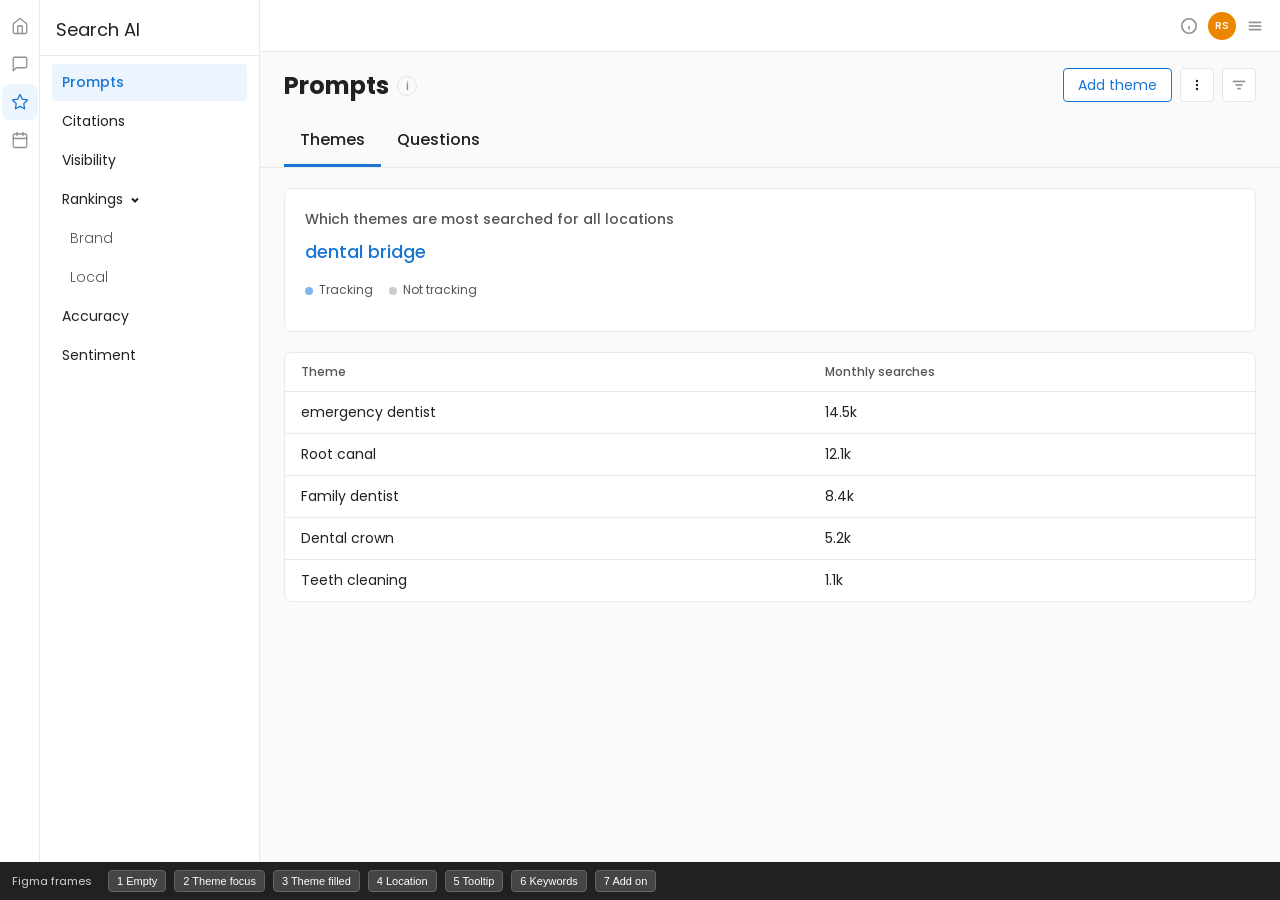
==== add-theme-prototype.html @ 9ae76f70 "Add interactive Add theme drawer prototype from Figma frames. Single-page HTML with rail, L2 Search " ====
<!DOCTYPE html>
<html lang="en">
<head>
  <meta charset="UTF-8" />
  <meta name="viewport" content="width=device-width, initial-scale=1.0" />
  <title>Add theme — Prompts</title>
  <link rel="preconnect" href="https://fonts.googleapis.com" />
  <link rel="preconnect" href="https://fonts.gstatic.com" crossorigin />
  <link href="https://fonts.googleapis.com/css2?family=Poppins:wght@400;500;700&display=swap" rel="stylesheet" />
  <style>
    :root {
      --gray0: #ffffff;
      --gray10: #fafafa;
      --gray20: #f5f5f5;
      --gray40: #eaeaea;
      --gray50: #e5e5e5;
      --gray90: #8f8f8f;
      --gray300: #555555;
      --gray900: #212121;
      --blue20: #ecf5fd;
      --blue100: #1976d2;
      --blue200: #1565b4;
      --blue300: #125598;
      --red200: #bf170a;
      --shadow-md: 0 10px 24px rgba(33, 33, 33, 0.2);
      --shadow-sm: 0 4px 8px rgba(33, 33, 33, 0.18);
    }

    * { box-sizing: border-box; margin: 0; padding: 0; }

    body {
      font-family: 'Poppins', sans-serif;
      background: var(--gray10);
      color: var(--gray900);
      height: 100vh;
      overflow: hidden;
      display: flex;
    }

    /* —— L1 Rail (from Figma Primary Rail Nav) —— */
    .rail {
      width: 40px;
      background: var(--gray0);
      border-right: 1px solid var(--gray40);
      display: flex;
      flex-direction: column;
      align-items: center;
      padding: 8px 0;
      gap: 2px;
      flex-shrink: 0;
    }
    .ri {
      width: 36px;
      height: 36px;
      border-radius: 8px;
      display: flex;
      align-items: center;
      justify-content: center;
      cursor: default;
      color: var(--gray90);
    }
    .ri svg { width: 18px; height: 18px; stroke: currentColor; fill: none; stroke-width: 1.7; stroke-linecap: round; stroke-linejoin: round; }
    .ri.active { background: var(--blue20); color: var(--blue100); }
    .rail-spacer { flex: 1; }

    /* —— L2 —— */
    .l2 {
      width: 220px;
      background: var(--gray0);
      border-right: 1px solid var(--gray40);
      display: flex;
      flex-direction: column;
      flex-shrink: 0;
    }
    .l2-title {
      padding: 16px 16px 12px;
      font-size: 18px;
      font-weight: 400;
      color: var(--gray900);
      border-bottom: 1px solid var(--gray40);
    }
    .l2-nav { padding: 8px 12px; display: flex; flex-direction: column; gap: 2px; }
    .l2-item {
      padding: 8px 10px;
      border-radius: 4px;
      font-size: 14px;
      color: var(--gray900);
      cursor: default;
    }
    .l2-item.sel { background: var(--blue20); color: var(--blue100); font-weight: 500; }
    .l2-group-hd {
      display: flex;
      align-items: center;
      gap: 6px;
      padding: 8px 10px;
      font-size: 14px;
      color: var(--gray900);
    }
    .l2-sub { padding-left: 8px; display: flex; flex-direction: column; gap: 2px; }
    .l2-sub .l2-item { font-weight: 300; color: var(--gray300); }

    /* —— Main shell —— */
    .shell { flex: 1; display: flex; flex-direction: column; min-width: 0; overflow: hidden; }
    .top-nav {
      height: 52px;
      background: var(--gray0);
      border-bottom: 1px solid var(--gray40);
      display: flex;
      align-items: center;
      justify-content: flex-end;
      padding: 0 16px;
      gap: 10px;
      flex-shrink: 0;
    }
    .top-nav .av {
      width: 28px;
      height: 28px;
      border-radius: 50%;
      background: #ea8600;
      color: #fff;
      font-size: 11px;
      font-weight: 500;
      display: flex;
      align-items: center;
      justify-content: center;
    }
    .top-nav svg { width: 18px; height: 18px; stroke: var(--gray90); fill: none; stroke-width: 1.8; cursor: default; }

    .main-body { flex: 1; display: flex; flex-direction: column; overflow: hidden; min-height: 0; }
    .page-hd {
      padding: 16px 24px 12px;
      background: var(--gray10);
      display: flex;
      align-items: flex-start;
      justify-content: space-between;
      gap: 16px;
      flex-shrink: 0;
    }
    .page-hd h1 {
      font-size: 24px;
      font-weight: 700;
      color: var(--gray900);
      display: flex;
      align-items: center;
      gap: 8px;
    }
    .page-hd h1 .info {
      width: 20px;
      height: 20px;
      border-radius: 50%;
      border: 1px solid var(--gray50);
      font-size: 12px;
      display: flex;
      align-items: center;
      justify-content: center;
      color: var(--gray90);
      font-weight: 500;
    }
    .hd-ctas { display: flex; align-items: center; gap: 8px; flex-shrink: 0; }
    .btn-sec {
      height: 34px;
      padding: 0 14px;
      border: 1px solid var(--blue100);
      border-radius: 4px;
      background: var(--gray0);
      color: var(--blue100);
      font-family: inherit;
      font-size: 14px;
      font-weight: 400;
      cursor: pointer;
    }
    .btn-sec:hover { background: var(--blue20); }
    .btn-icon {
      width: 34px;
      height: 34px;
      border: 1px solid var(--gray50);
      border-radius: 4px;
      background: var(--gray0);
      display: flex;
      align-items: center;
      justify-content: center;
      cursor: default;
    }
    .btn-icon svg { width: 16px; height: 16px; stroke: var(--gray90); fill: none; stroke-width: 1.8; }

    .tabs {
      display: flex;
      gap: 0;
      padding: 0 24px;
      background: var(--gray10);
      border-bottom: 1px solid var(--gray40);
      flex-shrink: 0;
    }
    .tab {
      padding: 12px 16px;
      font-size: 16px;
      font-weight: 500;
      color: var(--gray900);
      border-bottom: 3px solid transparent;
      cursor: default;
    }
    .tab.active { border-bottom-color: var(--blue100); }

    .scroll-main {
      flex: 1;
      overflow: auto;
      padding: 20px 24px 32px;
      background: var(--gray10);
    }
    .chart-card {
      background: var(--gray0);
      border: 1px solid var(--gray40);
      border-radius: 8px;
      padding: 20px;
      margin-bottom: 20px;
    }
    .chart-card h2 { font-size: 14px; font-weight: 500; color: var(--gray300); margin-bottom: 8px; }
    .chart-metric { font-size: 18px; font-weight: 500; color: var(--blue100); margin-bottom: 16px; }
    .legend { display: flex; gap: 16px; font-size: 12px; color: var(--gray300); margin-bottom: 12px; }
    .legend i { display: inline-block; width: 8px; height: 8px; border-radius: 50%; margin-right: 6px; vertical-align: middle; }
    .table-card {
      background: var(--gray0);
      border: 1px solid var(--gray40);
      border-radius: 8px;
      overflow: hidden;
    }
    table { width: 100%; border-collapse: collapse; }
    th {
      text-align: left;
      font-size: 12px;
      font-weight: 500;
      color: var(--gray300);
      padding: 10px 16px;
      border-bottom: 1px solid var(--gray40);
    }
    td {
      font-size: 14px;
      color: var(--gray900);
      padding: 10px 16px;
      border-bottom: 1px solid var(--gray40);
    }
    tr:last-child td { border-bottom: none; }

    /* —— Blanket —— */
    .blanket {
      display: none;
      position: fixed;
      inset: 0;
      background: rgba(33, 33, 33, 0.64);
      z-index: 40;
    }
    .blanket.on { display: block; }

    /* —— Drawer 650px —— */
    .drawer {
      position: fixed;
      top: 0;
      right: 0;
      width: 650px;
      max-width: 100%;
      height: 100%;
      background: var(--gray0);
      box-shadow: var(--shadow-md);
      z-index: 50;
      display: flex;
      flex-direction: column;
      transform: translateX(100%);
      visibility: hidden;
      transition: transform 0.22s ease, visibility 0.22s;
    }
    .drawer.on {
      transform: translateX(0);
      visibility: visible;
    }

    .dr-header {
      display: flex;
      align-items: center;
      justify-content: space-between;
      padding: 24px 24px 16px;
      flex-shrink: 0;
      gap: 16px;
    }
    .dr-header-left {
      display: flex;
      align-items: center;
      gap: 12px;
      min-width: 0;
    }
    .dr-back {
      width: 36px;
      height: 36px;
      border: none;
      background: transparent;
      border-radius: 8px;
      cursor: pointer;
      display: flex;
      align-items: center;
      justify-content: center;
      color: var(--gray900);
    }
    .dr-back:hover { background: var(--gray20); }
    .dr-back svg { width: 20px; height: 20px; stroke: currentColor; fill: none; stroke-width: 2; stroke-linecap: round; stroke-linejoin: round; }
    .dr-title { font-size: 18px; font-weight: 500; color: var(--gray900); }
    .dr-ctas { display: flex; align-items: center; gap: 8px; flex-shrink: 0; }
    .btn-cancel {
      border: none;
      background: transparent;
      color: var(--blue100);
      font-family: inherit;
      font-size: 14px;
      font-weight: 400;
      padding: 8px 12px;
      cursor: pointer;
      border-radius: 4px;
    }
    .btn-cancel:hover { background: var(--blue20); }
    .btn-add {
      border: none;
      background: var(--blue200);
      color: var(--gray0);
      font-family: inherit;
      font-size: 14px;
      font-weight: 500;
      padding: 8px 20px;
      border-radius: 4px;
      cursor: pointer;
    }
    .btn-add:hover:not(:disabled) { background: var(--blue300); }
    .btn-add:disabled {
      background: var(--gray50);
      color: var(--gray90);
      cursor: not-allowed;
    }

    .dr-body {
      flex: 1;
      overflow-y: auto;
      padding: 8px 24px 32px;
      display: flex;
      flex-direction: column;
      gap: 20px;
    }

    /* —— Floating fields (.iw / .iw-inner / .fl) — newfields_contacts pattern —— */
    .field-label-hint {
      font-size: 12px;
      color: var(--gray90);
      margin-bottom: 6px;
      line-height: 1.4;
    }
    .req { color: var(--red200); font-weight: 500; margin-left: 2px; }

    .iw {
      display: flex;
      align-items: center;
      gap: 8px;
      border: 1px solid var(--gray50);
      border-radius: 4px;
      background: var(--gray20);
      padding: 6px 12px;
      min-height: 44px;
      transition: border-color 0.15s, padding 0.15s, background 0.15s;
    }
    .iw:focus-within {
      border-color: var(--blue100);
      border-width: 2px;
      padding: 5px 11px;
      background: var(--gray0);
    }
    .iw-inner {
      display: flex;
      flex-direction: column;
      flex: 1;
      min-width: 0;
      justify-content: center;
    }
    .fl-row { display: flex; align-items: baseline; gap: 2px; margin-bottom: 1px; }
    .iw-inner .fl {
      font-size: 10px;
      color: var(--gray90);
      font-weight: 400;
      line-height: 1.3;
    }
    .iw:focus-within .iw-inner .fl { color: var(--blue100); }
    .iw-inner input,
    .iw-inner .dd-display {
      border: none;
      outline: none;
      font-family: 'Poppins', sans-serif;
      font-size: 14px;
      color: var(--gray900);
      background: transparent;
      width: 100%;
      padding: 0;
    }
    .iw-inner .dd-display.is-placeholder { color: var(--gray90); }
    .iw .chev {
      flex-shrink: 0;
      width: 20px;
      height: 20px;
      stroke: var(--gray90);
      fill: none;
      stroke-width: 2;
      pointer-events: none;
    }
    .iw-dd { cursor: pointer; }
    .iw-dd.open { border-color: var(--blue100); border-width: 2px; padding: 5px 11px; background: var(--gray0); }
    .dd-wrap { position: relative; }
    .dd-menu {
      display: none;
      position: absolute;
      left: 0;
      right: 0;
      top: calc(100% + 4px);
      background: var(--gray0);
      border-radius: 4px;
      box-shadow: var(--shadow-sm);
      max-height: 280px;
      overflow-y: auto;
      z-index: 60;
      padding: 12px 0;
    }
    .dd-menu.open { display: block; }
    .dd-search {
      margin: 0 16px 8px;
      display: flex;
      align-items: center;
      gap: 8px;
      border: 1px solid var(--gray50);
      border-radius: 4px;
      padding: 8px 12px;
      height: 40px;
    }
    .dd-search svg { width: 18px; height: 18px; stroke: var(--gray90); flex-shrink: 0; }
    .dd-search input {
      border: none;
      outline: none;
      flex: 1;
      font-family: inherit;
      font-size: 14px;
    }
    .dd-title { font-size: 12px; font-weight: 500; color: var(--gray300); padding: 8px 20px 4px 16px; }
    .dd-opt {
      display: flex;
      align-items: flex-start;
      gap: 10px;
      padding: 8px 12px 8px 16px;
      cursor: pointer;
      font-size: 14px;
      color: var(--gray300);
    }
    .dd-opt:hover { background: var(--gray20); }
    .dd-opt.disabled {
      color: var(--gray90);
      cursor: not-allowed;
      background: transparent;
    }
    .dd-opt .sub { font-size: 12px; color: var(--gray90); display: block; margin-top: 2px; }
    .dd-opt .cb {
      width: 18px;
      height: 18px;
      border: 1px solid var(--gray50);
      border-radius: 3px;
      flex-shrink: 0;
      margin-top: 2px;
      display: flex;
      align-items: center;
      justify-content: center;
    }
    .dd-opt.selected .cb {
      background: var(--blue100);
      border-color: var(--blue100);
    }
    .dd-opt.selected .cb svg { display: block; width: 10px; height: 10px; stroke: #fff; stroke-width: 2.5; fill: none; }
    .dd-opt .cb svg { display: none; }

    /* Keywords chip area */
    .iw-keywords { align-items: flex-start; min-height: 56px; }
    .iw-keywords .iw-inner { padding-top: 2px; }
    .chips {
      display: flex;
      flex-wrap: wrap;
      gap: 6px;
      align-items: center;
      margin-top: 4px;
    }
    .chip {
      display: inline-flex;
      align-items: center;
      gap: 6px;
      padding: 4px 8px;
      background: var(--gray40);
      border-radius: 4px;
      font-size: 13px;
      color: var(--gray900);
      max-width: 100%;
    }
    .chip button {
      border: none;
      background: transparent;
      padding: 0;
      cursor: pointer;
      display: flex;
      color: var(--gray300);
      line-height: 1;
    }
    .chip button:hover { color: var(--gray900); }
    .chip-input {
      flex: 1;
      min-width: 120px;
      border: none;
      outline: none;
      font-family: inherit;
      font-size: 14px;
      padding: 4px 0;
    }
    .chip.has-tip { position: relative; }
    .tooltip {
      display: none;
      position: absolute;
      left: 0;
      bottom: calc(100% + 8px);
      background: #252525;
      color: #fff;
      font-size: 12px;
      line-height: 18px;
      padding: 4px 8px;
      border-radius: 4px;
      box-shadow: var(--shadow-sm);
      width: max-content;
      max-width: 220px;
      z-index: 70;
    }
    .chip.has-tip:hover .tooltip { display: block; }

    /* Proto state toolbar (for matching 7 Figma frames) */
    .proto-bar {
      position: fixed;
      bottom: 0;
      left: 0;
      right: 0;
      background: var(--gray900);
      color: var(--gray0);
      font-size: 11px;
      padding: 8px 12px;
      display: flex;
      align-items: center;
      gap: 8px;
      flex-wrap: wrap;
      z-index: 100;
    }
    .proto-bar span { opacity: 0.8; margin-right: 8px; }
    .proto-bar button {
      background: #454545;
      border: 1px solid #656565;
      color: #fff;
      padding: 4px 8px;
      border-radius: 4px;
      cursor: pointer;
      font-size: 11px;
    }
    .proto-bar button:hover { background: #555; }
    .proto-bar button.active { background: var(--blue100); border-color: var(--blue100); }
  </style>
</head>
<body>
  <aside class="rail" aria-label="Primary navigation">
    <div class="ri"><svg viewBox="0 0 24 24"><path d="M3 9l9-7 9 7v11a2 2 0 01-2 2H5a2 2 0 01-2-2z"/><polyline points="9 22 9 12 15 12 15 22"/></svg></div>
    <div class="ri"><svg viewBox="0 0 24 24"><path d="M21 15a2 2 0 01-2 2H7l-4 4V5a2 2 0 012-2h14a2 2 0 012 2z"/></svg></div>
    <div class="ri active"><svg viewBox="0 0 24 24"><polygon points="12 2 15.09 8.26 22 9.27 17 14.14 18.18 21.02 12 17.77 5.82 21.02 7 14.14 2 9.27 8.91 8.26 12 2"/></svg></div>
    <div class="ri"><svg viewBox="0 0 24 24"><rect x="3" y="4" width="18" height="18" rx="2"/><line x1="16" y1="2" x2="16" y2="6"/><line x1="8" y1="2" x2="8" y2="6"/><line x1="3" y1="10" x2="21" y2="10"/></svg></div>
    <div class="rail-spacer"></div>
    <div class="ri"><svg viewBox="0 0 24 24"><circle cx="12" cy="12" r="3"/></svg></div>
  </aside>

  <nav class="l2" aria-label="Section navigation">
    <div class="l2-title">Search AI</div>
    <div class="l2-nav">
      <div class="l2-item sel">Prompts</div>
      <div class="l2-item">Citations</div>
      <div class="l2-item">Visibility</div>
      <div class="l2-group-hd">Rankings <svg width="12" height="12" viewBox="0 0 12 12" stroke="currentColor" fill="none" stroke-width="2"><path d="M3 4.5l3 3 3-3"/></svg></div>
      <div class="l2-sub">
        <div class="l2-item">Brand</div>
        <div class="l2-item">Local</div>
      </div>
      <div class="l2-item">Accuracy</div>
      <div class="l2-item">Sentiment</div>
    </div>
  </nav>

  <div class="shell">
    <header class="top-nav">
      <svg viewBox="0 0 20 20"><circle cx="10" cy="10" r="8"/><line x1="10" y1="14" x2="10" y2="10"/><line x1="10" y1="7" x2="10.01" y2="7"/></svg>
      <div class="av">RS</div>
      <svg viewBox="0 0 20 20"><line x1="3" y1="6" x2="17" y2="6"/><line x1="3" y1="10" x2="17" y2="10"/><line x1="3" y1="14" x2="17" y2="14"/></svg>
    </header>

    <div class="main-body">
      <div class="page-hd">
        <h1>Prompts <span class="info" title="About prompts">i</span></h1>
        <div class="hd-ctas">
          <button type="button" class="btn-sec" id="btnAddTheme">Add theme</button>
          <div class="btn-icon" aria-hidden="true"><svg viewBox="0 0 16 16"><circle cx="8" cy="4" r="1.2" fill="currentColor" stroke="none"/><circle cx="8" cy="8" r="1.2" fill="currentColor" stroke="none"/><circle cx="8" cy="12" r="1.2" fill="currentColor" stroke="none"/></svg></div>
          <div class="btn-icon" aria-hidden="true"><svg viewBox="0 0 18 18"><line x1="2" y1="5" x2="16" y2="5"/><line x1="5" y1="9" x2="13" y2="9"/><line x1="7" y1="13" x2="11" y2="13"/></svg></div>
        </div>
      </div>
      <div class="tabs">
        <div class="tab active">Themes</div>
        <div class="tab">Questions</div>
      </div>
      <div class="scroll-main">
        <div class="chart-card">
          <h2>Which themes are most searched for all locations</h2>
          <p class="chart-metric">dental bridge</p>
          <div class="legend">
            <span><i style="background:#7fb8f0"></i>Tracking</span>
            <span><i style="background:#ccc"></i>Not tracking</span>
          </div>
        </div>
        <div class="table-card">
          <table>
            <thead>
              <tr><th>Theme</th><th>Monthly searches</th></tr>
            </thead>
            <tbody>
              <tr><td>emergency dentist</td><td>14.5k</td></tr>
              <tr><td>Root canal</td><td>12.1k</td></tr>
              <tr><td>Family dentist</td><td>8.4k</td></tr>
              <tr><td>Dental crown</td><td>5.2k</td></tr>
              <tr><td>Teeth cleaning</td><td>1.1k</td></tr>
            </tbody>
          </table>
        </div>
      </div>
    </div>
  </div>

  <div class="blanket" id="blanket" aria-hidden="true"></div>

  <aside class="drawer" id="drawer" role="dialog" aria-labelledby="drTitle" aria-modal="true">
    <div class="dr-header">
      <div class="dr-header-left">
        <button type="button" class="dr-back" id="drBack" aria-label="Close drawer">
          <svg viewBox="0 0 24 24"><path d="M15 18l-6-6 6-6"/></svg>
        </button>
        <h2 class="dr-title" id="drTitle">Add theme</h2>
      </div>
      <div class="dr-ctas">
        <button type="button" class="btn-cancel" id="btnCancel">Cancel</button>
        <button type="button" class="btn-add" id="btnAdd" disabled>Add</button>
      </div>
    </div>
    <div class="dr-body">
      <p class="field-label-hint">Fields marked with <span class="req">*</span> are required.</p>

      <div>
        <div class="iw" id="themeIw">
          <div class="iw-inner">
            <div class="fl-row">
              <span class="fl">Theme name</span><span class="req">*</span>
            </div>
            <input type="text" id="themeInput" autocomplete="off" />
          </div>
        </div>
      </div>

      <div class="dd-wrap">
        <div class="iw iw-dd" id="locTrigger" tabindex="0" role="button" aria-expanded="false" aria-haspopup="listbox">
          <div class="iw-inner">
            <div class="fl-row">
              <span class="fl">Locations</span><span class="req">*</span>
            </div>
            <div class="dd-display is-placeholder" id="locDisplay">Select locations</div>
          </div>
          <svg class="chev" viewBox="0 0 16 16"><path d="M4 6l4 4 4-4"/></svg>
        </div>
        <div class="dd-menu" id="locMenu" role="listbox">
          <div class="dd-title">Location</div>
          <div class="dd-search">
            <svg viewBox="0 0 18 18"><circle cx="8" cy="8" r="5.5"/><line x1="12.5" y1="12.5" x2="16" y2="16"/></svg>
            <input type="search" id="locSearch" />
          </div>
          <div id="locOpts"></div>
        </div>
      </div>

      <div>
        <div class="iw iw-keywords" id="kwIw">
          <div class="iw-inner" style="flex:1">
            <div class="fl-row">
              <span class="fl">Keywords &amp; their monthly searches</span><span class="req">*</span>
            </div>
            <div class="chips" id="chips">
              <input class="chip-input" id="chipInput" type="text" autocomplete="off" />
            </div>
          </div>
        </div>
      </div>
    </div>
  </aside>

  <div class="proto-bar" aria-label="Prototype frame presets">
    <span>Figma frames</span>
    <button type="button" data-state="1">1 Empty</button>
    <button type="button" data-state="2">2 Theme focus</button>
    <button type="button" data-state="3">3 Theme filled</button>
    <button type="button" data-state="4">4 Location</button>
    <button type="button" data-state="5">5 Tooltip</button>
    <button type="button" data-state="6">6 Keywords</button>
    <button type="button" data-state="7">7 Add on</button>
  </div>

  <script>
(function () {
  var LOCATIONS = [
    { id: 'all', name: 'All', sub: 'All locations', count: 6 },
    { id: 'atl', name: 'Atlanta', sub: '3 themes' },
    { id: 'ala', name: 'Alabama', sub: '4 themes' },
    { id: 'asp', name: 'Aspen', sub: '3 themes' },
    { id: 'bah', name: 'Bahama', sub: '1 theme' },
    { id: 'bar', name: 'Barca', sub: '5 themes', disabled: true, tip: 'This location is already tracking 5 themes' }
  ];

  var drawer = document.getElementById('drawer');
  var blanket = document.getElementById('blanket');
  var themeInput = document.getElementById('themeInput');
  var locTrigger = document.getElementById('locTrigger');
  var locMenu = document.getElementById('locMenu');
  var locDisplay = document.getElementById('locDisplay');
  var locSearch = document.getElementById('locSearch');
  var locOpts = document.getElementById('locOpts');
  var chips = document.getElementById('chips');
  var chipInput = document.getElementById('chipInput');
  var btnAdd = document.getElementById('btnAdd');
  var btnAddTheme = document.getElementById('btnAddTheme');
  var btnCancel = document.getElementById('btnCancel');
  var drBack = document.getElementById('drBack');

  var selectedLocId = null;
  var chipList = [];

  function renderLocOptions() {
    var q = (locSearch.value || '').toLowerCase();
    locOpts.innerHTML = '';
    LOCATIONS.forEach(function (L) {
      if (q && L.name.toLowerCase().indexOf(q) === -1 && (L.sub || '').toLowerCase().indexOf(q) === -1) return;
      var row = document.createElement('div');
      row.className = 'dd-opt' + (L.disabled ? ' disabled' : '') + (selectedLocId === L.id ? ' selected' : '');
      row.setAttribute('role', 'option');
      row.dataset.id = L.id;
      row.innerHTML =
        '<div class="cb">' +
        '<svg viewBox="0 0 10 10"><polyline points="1 5 4 8 9 2"/></svg></div>' +
        '<div><span>' + L.name + '</span>' + (L.sub ? '<span class="sub">' + L.sub + '</span>' : '') + '</div>';
      if (!L.disabled) {
        row.addEventListener('click', function () {
          selectedLocId = L.id;
          if (L.id === 'all') locDisplay.textContent = '6 locations';
          else locDisplay.textContent = L.name;
          locDisplay.classList.remove('is-placeholder');
          closeLocMenu();
          renderLocOptions();
          validate();
        });
      }
      locOpts.appendChild(row);
    });
  }

  function openLocMenu() {
    locMenu.classList.add('open');
    locTrigger.classList.add('open');
    locTrigger.setAttribute('aria-expanded', 'true');
  }
  function closeLocMenu() {
    locMenu.classList.remove('open');
    locTrigger.classList.remove('open');
    locTrigger.setAttribute('aria-expanded', 'false');
  }

  function renderChips() {
    var nodes = chips.querySelectorAll('.chip');
    nodes.forEach(function (n) { n.remove(); });
    chipList.forEach(function (text) {
      var wrap = document.createElement('span');
      var showTip = text === 'Dental trauma treatment';
      wrap.className = 'chip' + (showTip ? ' has-tip' : '');
      wrap.innerHTML =
        '<span>' + escapeHtml(text) + '</span>' +
        (showTip ? '<span class="tooltip" role="tooltip">This location is already tracking 5 themes</span>' : '') +
        '<button type="button" aria-label="Remove keyword">&times;</button>';
      wrap.querySelector('button').addEventListener('click', function () {
        var i = chipList.indexOf(text);
        if (i !== -1) chipList.splice(i, 1);
        renderChips();
        validate();
      });
      chips.insertBefore(wrap, chipInput);
    });
  }

  function escapeHtml(s) {
    var d = document.createElement('div');
    d.textContent = s;
    return d.innerHTML;
  }

  function validate() {
    var ok = themeInput.value.trim().length > 0 && selectedLocId && chipList.length > 0;
    btnAdd.disabled = !ok;
  }

  function openDrawer() {
    drawer.classList.add('on');
    blanket.classList.add('on');
    blanket.setAttribute('aria-hidden', 'false');
  }
  function closeDrawer() {
    drawer.classList.remove('on');
    blanket.classList.remove('on');
    blanket.setAttribute('aria-hidden', 'true');
    closeLocMenu();
  }

  btnAddTheme.addEventListener('click', openDrawer);
  btnCancel.addEventListener('click', closeDrawer);
  drBack.addEventListener('click', closeDrawer);
  blanket.addEventListener('click', closeDrawer);
  document.addEventListener('keydown', function (e) {
    if (e.key === 'Escape' && drawer.classList.contains('on')) closeDrawer();
  });

  locTrigger.addEventListener('click', function (e) {
    e.stopPropagation();
    if (locMenu.classList.contains('open')) closeLocMenu();
    else openLocMenu();
  });
  locSearch.addEventListener('input', renderLocOptions);
  locSearch.addEventListener('click', function (e) { e.stopPropagation(); });

  document.addEventListener('click', function () {
    closeLocMenu();
  });
  locMenu.addEventListener('click', function (e) { e.stopPropagation(); });

  themeInput.addEventListener('input', validate);
  themeInput.addEventListener('focus', validate);

  chipInput.addEventListener('keydown', function (e) {
    if (e.key === 'Enter') {
      e.preventDefault();
      var v = chipInput.value.trim();
      if (v) {
        chipList.push(v);
        chipInput.value = '';
        renderChips();
        validate();
      }
    }
  });

  btnAdd.addEventListener('click', function () {
    if (!btnAdd.disabled) closeDrawer();
  });

  /* —— Presets matching Figma node order —— */
  function setProtoState(n) {
    document.querySelectorAll('.proto-bar button').forEach(function (b) {
      b.classList.toggle('active', b.getAttribute('data-state') === String(n));
    });
    openDrawer();
    themeInput.value = '';
    selectedLocId = null;
    locDisplay.textContent = 'Select locations';
    locDisplay.classList.add('is-placeholder');
    chipList = [];
    chipInput.value = '';
    renderChips();
    renderLocOptions();

    if (n >= 3) themeInput.value = 'Emergency Dentist';
    if (n >= 4) {
      selectedLocId = 'all';
      locDisplay.textContent = '6 locations';
    }
    if (n >= 6) {
      chipList = [
        'Emergency dental care',
        'Same day appointments',
        'Toothache relief',
        'Urgent dental services',
        'Dental trauma treatment',
        '24/7 dentist availability',
        'Wisdom tooth extraction',
        'Crown repair services',
        'Root canal emergencies'
      ];
    }
    if (n === 5) {
      chipList = ['Emergency dental care', 'Dental trauma treatment'];
    }
    renderChips();
    renderLocOptions();
    validate();

    if (n === 2) setTimeout(function () { themeInput.focus(); }, 200);
    if (n === 7) validate();
  }

  document.querySelectorAll('.proto-bar button').forEach(function (b) {
    b.addEventListener('click', function () {
      setProtoState(parseInt(b.getAttribute('data-state'), 10));
    });
  });

  locSearch.setAttribute('aria-label', 'Search location');
  renderLocOptions();
  validate();
})();
  </script>
</body>
</html>
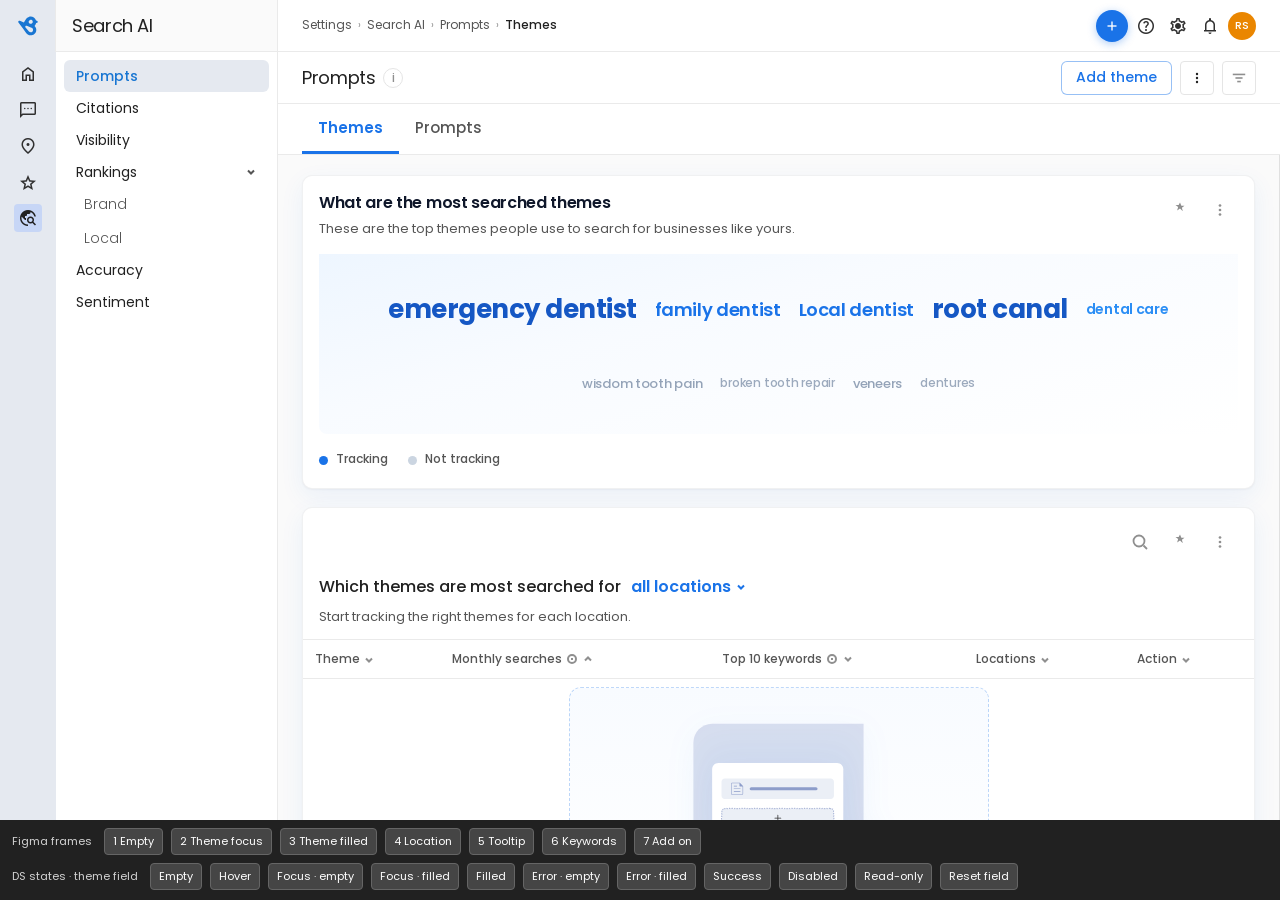
==== commit de80d5c0: "new branch" ====
--- a/add-theme-prototype.html
+++ b/add-theme-prototype.html
@@ -4,118 +4,330 @@
   <meta charset="UTF-8" />
   <meta name="viewport" content="width=device-width, initial-scale=1.0" />
   <title>Add theme — Prompts</title>
-  <link rel="preconnect" href="https://fonts.googleapis.com" />
-  <link rel="preconnect" href="https://fonts.gstatic.com" crossorigin />
-  <link href="https://fonts.googleapis.com/css2?family=Poppins:wght@400;500;700&display=swap" rel="stylesheet" />
+  <link rel="stylesheet" href="ds-tokens.css" />
+  <link rel="stylesheet" href="https://fonts.googleapis.com/css2?family=Material+Symbols+Outlined:opsz,wght,FILL,GRAD@20,400,0,0&display=block" />
   <style>
     :root {
-      --gray0: #ffffff;
-      --gray10: #fafafa;
-      --gray20: #f5f5f5;
-      --gray40: #eaeaea;
-      --gray50: #e5e5e5;
-      --gray90: #8f8f8f;
-      --gray300: #555555;
-      --gray900: #212121;
-      --blue20: #ecf5fd;
-      --blue100: #1976d2;
-      --blue200: #1565b4;
-      --blue300: #125598;
-      --red200: #bf170a;
+      --gray0: var(--aero-gray-0);
+      --gray10: var(--aero-gray-10);
+      --gray20: var(--aero-gray-20);
+      --gray40: var(--aero-gray-40);
+      --gray50: var(--aero-gray-50);
+      --gray90: var(--aero-gray-90);
+      --gray300: var(--aero-gray-300);
+      --gray900: var(--aero-gray-900);
+      --blue20: var(--aero-blue-20);
+      --blue100: var(--aero-blue-100);
+      --blue200: var(--aero-blue-200);
+      --blue300: var(--aero-blue-300);
+      --red200: var(--aero-red-200);
       --shadow-md: 0 10px 24px rgba(33, 33, 33, 0.2);
       --shadow-sm: 0 4px 8px rgba(33, 33, 33, 0.18);
+      /* Drawer fields — DS border/radius/type scale; shorter control height + tight stack */
+      --field-h: 48px;
+      --field-radius: 8px;
+      --field-pad: 5px 12px 6px;
+      --field-border: #dadce0;
+      --lbl-size: 11px;
+      --val-size: 14px;
+      /* DS input states (ds-input-components.html — Text Field tab) */
+      --f-blue: #1957d2;
+      --f-red: #d93025;
+      --f-green: #34a853;
+      --f-border-hover: #9aa0a6;
+      --f-disabled-bg: #f8f9fa;
+      --f-disabled-border: #e8eaed;
+      --f-readonly-bg: #f8f9fa;
+      --t-disabled: #b0b8c1;
+      --t-helper-err: #d93025;
+      --t-helper-ok: #34a853;
+      --helper-size: 12px;
+      /* Brighter accents (Search AI / Reviews AI mocks) */
+      --viz-blue: #1a73e8;
+      --viz-blue-deep: #1557c4;
+      --viz-ink: #0f172a;
+      --wc-surface: linear-gradient(165deg, #eef6ff 0%, #f8fbff 38%, #ffffff 100%);
+      --card-shadow: 0 1px 2px rgba(15, 23, 42, 0.04), 0 8px 24px rgba(26, 115, 232, 0.07);
     }
 
     * { box-sizing: border-box; margin: 0; padding: 0; }
+    .sr-only {
+      position: absolute;
+      width: 1px;
+      height: 1px;
+      padding: 0;
+      margin: -1px;
+      overflow: hidden;
+      clip: rect(0, 0, 0, 0);
+      white-space: nowrap;
+      border: 0;
+    }
 
     body {
-      font-family: 'Poppins', sans-serif;
-      background: var(--gray10);
-      color: var(--gray900);
+      font-family: var(--aero-font-family);
+      background: var(--ds-color-bg-page);
+      color: var(--ds-color-text-primary);
       height: 100vh;
       overflow: hidden;
-      display: flex;
-    }
-
-    /* —— L1 Rail (from Figma Primary Rail Nav) —— */
+    }
+
+    .body-wrap {
+      display: flex;
+      height: 100vh;
+      overflow: hidden;
+    }
+
+    /* —— L1 Rail (CLAUDE.md / L4 / SearchAI) —— */
     .rail {
-      width: 40px;
-      background: var(--gray0);
-      border-right: 1px solid var(--gray40);
+      width: var(--ds-width-rail);
+      background: var(--ds-color-rail-bg);
+      border-right: 1px solid var(--ds-color-border-subtle);
       display: flex;
       flex-direction: column;
-      align-items: center;
-      padding: 8px 0;
-      gap: 2px;
+      align-items: stretch;
       flex-shrink: 0;
     }
-    .ri {
-      width: 36px;
-      height: 36px;
-      border-radius: 8px;
+    .rail-logo-area {
+      height: 52px;
+      background: var(--ds-color-rail-bg);
+      display: flex;
+      align-items: center;
+      justify-content: center;
+      flex-shrink: 0;
+      text-decoration: none;
+    }
+    .rail-logo-area svg {
+      width: 28px;
+      height: 28px;
+      color: var(--ds-color-blue-primary);
+    }
+    .rail-nav {
+      flex: 1;
+      width: var(--ds-width-rail);
+      background: var(--ds-color-rail-bg);
+      display: flex;
+      flex-direction: column;
+      align-items: center;
+      padding: 8px 12px;
+      gap: 8px;
+      overflow: hidden;
+    }
+    .rail-btn {
+      width: var(--ds-width-btn);
+      height: var(--ds-height-row-md);
+      border-radius: var(--aero-radius-sm);
+      border: none;
+      background: transparent;
       display: flex;
       align-items: center;
       justify-content: center;
       cursor: default;
-      color: var(--gray90);
-    }
-    .ri svg { width: 18px; height: 18px; stroke: currentColor; fill: none; stroke-width: 1.7; stroke-linecap: round; stroke-linejoin: round; }
-    .ri.active { background: var(--blue20); color: var(--blue100); }
-    .rail-spacer { flex: 1; }
-
-    /* —— L2 —— */
-    .l2 {
-      width: 220px;
-      background: var(--gray0);
-      border-right: 1px solid var(--gray40);
+      position: relative;
+      flex-shrink: 0;
+      color: var(--aero-gray-600);
+      padding: 0;
+    }
+    .rail-btn:hover {
+      background: rgba(0, 0, 0, 0.06);
+    }
+    .rail-btn.active {
+      background: #c7d6f6;
+      color: var(--aero-gray-900);
+    }
+    .rail-btn .material-symbols-outlined {
+      font-size: var(--ds-icon-size);
+      font-variation-settings: 'FILL' 0, 'wght' 400, 'GRAD' 0, 'opsz' 20;
+    }
+    .rail-spacer {
+      flex: 1;
+      min-height: 8px;
+    }
+
+    /* —— L2 Sidebar —— */
+    .sidebar {
+      width: var(--ds-width-sidebar);
+      background: var(--ds-color-bg-surface);
+      border-right: 1px solid var(--ds-color-border-subtle);
       display: flex;
       flex-direction: column;
       flex-shrink: 0;
-    }
-    .l2-title {
-      padding: 16px 16px 12px;
+      overflow: hidden;
+    }
+    .sb-title {
+      height: 52px;
+      background: var(--aero-gray-10);
+      display: flex;
+      align-items: center;
+      padding: 0 16px;
+      font-size: var(--aero-fs-18);
+      font-weight: 400;
+      color: var(--ds-color-text-primary);
+      letter-spacing: -0.02em;
+      flex-shrink: 0;
+      border-bottom: 1px solid var(--ds-color-border-subtle);
+    }
+    .sb-body {
+      flex: 1;
+      overflow-y: auto;
+      padding: 8px;
+    }
+    .sb-body::-webkit-scrollbar {
+      width: 4px;
+    }
+    .sb-body::-webkit-scrollbar-thumb {
+      background: #c7d6f6;
+      border-radius: 4px;
+    }
+    .sb-item {
+      display: flex;
+      align-items: center;
+      padding: 0 12px;
+      min-height: 32px;
+      border-radius: 6px;
+      font-size: var(--aero-fs-14);
+      color: var(--ds-color-text-primary);
+      cursor: default;
+    }
+    .sb-item:hover {
+      background: rgb(242, 244, 247);
+    }
+    .sb-item.active {
+      background: var(--aero-gray-2000);
+      color: var(--ds-color-blue-primary);
+      font-weight: 500;
+    }
+    .sb-group-hdr {
+      display: flex;
+      align-items: center;
+      justify-content: space-between;
+      padding: 0 12px;
+      min-height: 32px;
+      font-size: var(--aero-fs-14);
+      color: var(--ds-color-text-primary);
+      border-radius: 6px;
+      cursor: default;
+    }
+    .sb-group-hdr:hover {
+      background: rgba(0, 0, 0, 0.04);
+    }
+    .sb-group-hdr svg {
+      color: var(--ds-color-text-secondary);
+      flex-shrink: 0;
+    }
+    .sb-sub {
+      padding-left: 8px;
+      display: flex;
+      flex-direction: column;
+      gap: 2px;
+    }
+    .sb-sub .sb-item {
+      font-weight: 300;
+      color: var(--ds-color-text-secondary);
+    }
+    .sb-sub .sb-item.active {
+      color: var(--ds-color-blue-primary);
+      font-weight: 500;
+    }
+
+    /* —— Main —— */
+    .main {
+      flex: 1;
+      display: flex;
+      flex-direction: column;
+      min-width: 0;
+      overflow: hidden;
+    }
+
+    .top-nav {
+      height: var(--ds-height-topnav);
+      background: var(--ds-color-bg-surface);
+      border-bottom: 1px solid var(--ds-color-border-subtle);
+      display: flex;
+      align-items: center;
+      justify-content: space-between;
+      padding: 0 24px;
+      gap: 16px;
+      flex-shrink: 0;
+    }
+    .crumbs {
+      display: flex;
+      align-items: center;
+      flex-wrap: wrap;
+      gap: 2px 0;
+      font-size: var(--aero-fs-12);
+      font-weight: 400;
+      line-height: 1.4;
+      min-width: 0;
+    }
+    .crumbs a {
+      color: var(--ds-color-text-secondary);
+      text-decoration: none;
+    }
+    .crumbs a:hover {
+      color: var(--ds-color-text-primary);
+      text-decoration: underline;
+    }
+    .crumbs-sep {
+      color: var(--ds-color-text-muted);
+      user-select: none;
+      padding: 0 6px;
+      font-size: 10px;
+    }
+    .crumbs-current {
+      color: var(--ds-color-text-primary);
+      font-weight: 500;
+    }
+    .top-nav-actions {
+      display: flex;
+      align-items: center;
+      gap: 4px;
+      flex-shrink: 0;
+    }
+    .top-nav-btn {
+      width: var(--ds-width-btn);
+      height: var(--ds-height-row-md);
+      border-radius: var(--aero-radius-sm);
+      border: none;
+      background: transparent;
+      display: flex;
+      align-items: center;
+      justify-content: center;
+      cursor: default;
+      color: var(--ds-color-text-icon);
+      padding: 0;
+    }
+    .top-nav-btn:hover {
+      background: rgba(0, 0, 0, 0.06);
+    }
+    .top-nav-btn .material-symbols-outlined {
+      font-size: var(--ds-icon-size);
+      font-variation-settings: 'FILL' 0, 'wght' 400, 'GRAD' 0, 'opsz' 20;
+    }
+    .tb-plus {
+      width: 32px;
+      height: 32px;
+      border-radius: var(--ds-radius-full);
+      background: var(--viz-blue);
+      border: none;
+      display: flex;
+      align-items: center;
+      justify-content: center;
+      cursor: default;
+      color: #fff;
+      padding: 0;
+      box-shadow: 0 2px 8px rgba(26, 115, 232, 0.35);
+    }
+    .tb-plus:hover {
+      background: var(--viz-blue-deep);
+    }
+    .tb-plus .material-symbols-outlined {
       font-size: 18px;
-      font-weight: 400;
-      color: var(--gray900);
-      border-bottom: 1px solid var(--gray40);
-    }
-    .l2-nav { padding: 8px 12px; display: flex; flex-direction: column; gap: 2px; }
-    .l2-item {
-      padding: 8px 10px;
-      border-radius: 4px;
-      font-size: 14px;
-      color: var(--gray900);
-      cursor: default;
-    }
-    .l2-item.sel { background: var(--blue20); color: var(--blue100); font-weight: 500; }
-    .l2-group-hd {
-      display: flex;
-      align-items: center;
-      gap: 6px;
-      padding: 8px 10px;
-      font-size: 14px;
-      color: var(--gray900);
-    }
-    .l2-sub { padding-left: 8px; display: flex; flex-direction: column; gap: 2px; }
-    .l2-sub .l2-item { font-weight: 300; color: var(--gray300); }
-
-    /* —— Main shell —— */
-    .shell { flex: 1; display: flex; flex-direction: column; min-width: 0; overflow: hidden; }
-    .top-nav {
-      height: 52px;
-      background: var(--gray0);
-      border-bottom: 1px solid var(--gray40);
-      display: flex;
-      align-items: center;
-      justify-content: flex-end;
-      padding: 0 16px;
-      gap: 10px;
-      flex-shrink: 0;
+      color: #fff;
     }
     .top-nav .av {
       width: 28px;
       height: 28px;
-      border-radius: 50%;
+      border-radius: var(--ds-radius-full);
       background: #ea8600;
       color: #fff;
       font-size: 11px;
@@ -124,52 +336,72 @@
       align-items: center;
       justify-content: center;
     }
-    .top-nav svg { width: 18px; height: 18px; stroke: var(--gray90); fill: none; stroke-width: 1.8; cursor: default; }
-
-    .main-body { flex: 1; display: flex; flex-direction: column; overflow: hidden; min-height: 0; }
-    .page-hd {
-      padding: 16px 24px 12px;
-      background: var(--gray10);
-      display: flex;
-      align-items: flex-start;
+
+    .main-body {
+      flex: 1;
+      display: flex;
+      flex-direction: column;
+      overflow: hidden;
+      min-height: 0;
+      background: linear-gradient(180deg, #f1f5f9 0%, var(--ds-color-bg-page) 48px);
+    }
+    .page-hdr {
+      min-height: var(--ds-height-page-hdr);
+      background: var(--ds-color-bg-surface);
+      border-bottom: 1px solid var(--ds-color-border-subtle);
+      display: flex;
+      align-items: center;
       justify-content: space-between;
+      padding: 0 24px;
       gap: 16px;
       flex-shrink: 0;
     }
-    .page-hd h1 {
-      font-size: 24px;
-      font-weight: 700;
-      color: var(--gray900);
+    .page-title-wrap {
       display: flex;
       align-items: center;
       gap: 8px;
-    }
-    .page-hd h1 .info {
+      min-width: 0;
+    }
+    .page-title {
+      margin: 0;
+      font-size: var(--aero-fs-18);
+      font-weight: 400;
+      color: var(--ds-color-text-primary);
+      letter-spacing: -0.02em;
+      display: flex;
+      align-items: center;
+      gap: 8px;
+    }
+    .page-title .info {
       width: 20px;
       height: 20px;
-      border-radius: 50%;
-      border: 1px solid var(--gray50);
+      border-radius: var(--ds-radius-full);
+      border: 1px solid var(--ds-color-border);
       font-size: 12px;
-      display: flex;
+      display: inline-flex;
       align-items: center;
       justify-content: center;
-      color: var(--gray90);
+      color: var(--ds-color-text-muted);
       font-weight: 500;
+      flex-shrink: 0;
     }
     .hd-ctas { display: flex; align-items: center; gap: 8px; flex-shrink: 0; }
     .btn-sec {
       height: 34px;
       padding: 0 14px;
-      border: 1px solid var(--blue100);
-      border-radius: 4px;
+      border: 1px solid rgba(26, 115, 232, 0.45);
+      border-radius: 6px;
       background: var(--gray0);
-      color: var(--blue100);
+      color: var(--viz-blue);
       font-family: inherit;
       font-size: 14px;
-      font-weight: 400;
+      font-weight: 500;
       cursor: pointer;
     }
-    .btn-sec:hover { background: var(--blue20); }
+    .btn-sec:hover {
+      background: rgba(26, 115, 232, 0.08);
+      border-color: var(--viz-blue);
+    }
     .btn-icon {
       width: 34px;
       height: 34px;
@@ -180,66 +412,661 @@
       align-items: center;
       justify-content: center;
       cursor: default;
+      position: relative;
     }
     .btn-icon svg { width: 16px; height: 16px; stroke: var(--gray90); fill: none; stroke-width: 1.8; }
+
+    /* —— Filters: slide-out panel (aligned with filter-prototype.html) —— */
+    .btn-filter {
+      cursor: pointer;
+      padding: 0;
+      font: inherit;
+    }
+    .btn-filter:hover { background: #f1f3f4; }
+    .btn-filter.active {
+      background: #e8f0fe;
+      border-color: #1a73e8;
+    }
+    .btn-filter.active svg { stroke: #1a73e8; }
+    .filter-count-badge {
+      position: absolute;
+      top: -7px;
+      right: -7px;
+      background: #1a73e8;
+      color: var(--gray0);
+      font-size: 10px;
+      font-weight: 500;
+      min-width: 16px;
+      height: 16px;
+      border-radius: 8px;
+      display: none;
+      align-items: center;
+      justify-content: center;
+      padding: 0 4px;
+    }
+    .filter-count-badge.show { display: flex; }
+
+    .themes-workspace {
+      flex: 1;
+      display: flex;
+      min-height: 0;
+      overflow: hidden;
+    }
+    .themes-content {
+      flex: 1;
+      overflow: auto;
+      padding: 20px 24px 120px;
+      background: var(--ds-color-bg-page);
+      min-width: 0;
+    }
+    .zero-default {
+      display: flex;
+      flex-direction: column;
+      align-items: center;
+      justify-content: center;
+      gap: 16px;
+      padding: 28px 24px 32px;
+      background: linear-gradient(180deg, #f8fbff 0%, #ffffff 100%);
+      border: 1px dashed rgba(26, 115, 232, 0.28);
+      border-radius: 12px;
+      max-width: 420px;
+      margin: 8px auto;
+    }
+    .zero-illus {
+      width: 220px;
+      height: auto;
+      max-height: 176px;
+      object-fit: contain;
+      filter: drop-shadow(0 6px 16px rgba(26, 115, 232, 0.12));
+    }
+    .applied-filters {
+      display: none;
+      flex-wrap: wrap;
+      align-items: center;
+      gap: 6px;
+      margin-bottom: 12px;
+      font-size: 13px;
+      color: var(--gray300);
+    }
+    .applied-filters.on { display: flex; }
+    .applied-filters .af-hd { font-weight: 500; color: var(--gray900); margin-right: 4px; }
+    .filter-chip {
+      display: inline-flex;
+      align-items: center;
+      gap: 4px;
+      padding: 4px 10px;
+      background: var(--blue20);
+      color: var(--blue100);
+      border-radius: 20px;
+      font-size: 12px;
+      font-weight: 500;
+    }
+    .filter-chip button {
+      border: none;
+      background: transparent;
+      cursor: pointer;
+      padding: 0 0 0 4px;
+      color: inherit;
+      font-size: 14px;
+      line-height: 1;
+      opacity: 0.75;
+    }
+    .filter-chip button:hover { opacity: 1; }
+
+    .filter-panel {
+      width: 0;
+      background: #fff;
+      border-left: 1px solid #e0e0e0;
+      overflow: hidden;
+      transition: width 0.22s ease;
+      flex-shrink: 0;
+      display: flex;
+      flex-direction: column;
+    }
+    .filter-panel.open {
+      width: 272px;
+      overflow-y: auto;
+    }
+    .filter-inner { width: 272px; padding: 0; }
+
+    .fp-head {
+      display: flex;
+      align-items: center;
+      justify-content: space-between;
+      padding: 12px 20px;
+      border-bottom: 1px solid #eaeaea;
+      position: sticky;
+      top: 0;
+      background: var(--gray0);
+      z-index: 5;
+    }
+    .fp-title {
+      font-size: 15px;
+      font-weight: 700;
+      color: #212121;
+      letter-spacing: -0.24px;
+      line-height: 1.25;
+    }
+    .fp-clear {
+      font-size: 14px;
+      color: #1976d2;
+      cursor: pointer;
+      font-weight: 400;
+      display: none;
+      border: none;
+      background: none;
+      font-family: inherit;
+      padding: 2px 0;
+      line-height: 1.25;
+      letter-spacing: -0.28px;
+    }
+    .fp-clear.show { display: block; }
+    .fp-clear:hover { text-decoration: underline; }
+
+    .fp-search {
+      display: flex;
+      align-items: center;
+      gap: 6px;
+      border: 1px solid #dadce0;
+      border-radius: 6px;
+      padding: 0 10px;
+      height: 32px;
+      margin: 8px 20px 6px;
+    }
+    .fp-search:focus-within {
+      border-color: #1a73e8;
+    }
+    .fp-search svg {
+      width: 14px;
+      height: 14px;
+      stroke: #8f8f8f;
+      fill: none;
+      stroke-width: 2;
+      stroke-linecap: round;
+      flex-shrink: 0;
+    }
+    .fp-search input {
+      border: none;
+      outline: none;
+      font-family: inherit;
+      font-size: 13px;
+      color: #1a1a1a;
+      background: transparent;
+      width: 100%;
+      line-height: 1.2;
+    }
+    .fp-search input::placeholder { color: #9aa0a6; }
+
+    .fp-list {
+      display: flex;
+      flex-direction: column;
+      gap: 8px;
+      padding: 6px 20px 14px;
+    }
+
+    /* filter row — filter-prototype.html */
+    .fr {
+      border-radius: 6px;
+      border: 1px solid #dadce0;
+      background: #fff;
+      cursor: pointer;
+      overflow: hidden;
+      transition: border-color 0.15s;
+    }
+    .fr:not(.chip):hover { border-color: #9aa0a6; }
+    .fr-hd {
+      display: flex;
+      align-items: center;
+      gap: 6px;
+      padding: 5px 10px;
+      min-height: 36px;
+      box-sizing: border-box;
+    }
+    .fr-lbl {
+      font-size: 13px;
+      color: #80868b;
+      flex: 1;
+      min-width: 0;
+      white-space: nowrap;
+      overflow: hidden;
+      text-overflow: ellipsis;
+      font-weight: 400;
+      line-height: 1.25;
+    }
+    .fr-chv svg {
+      width: 16px;
+      height: 16px;
+      stroke: #5f6368;
+      fill: none;
+      stroke-width: 2;
+      stroke-linecap: round;
+      display: block;
+      transition: transform 0.18s;
+    }
+
+    .fr.chip {
+      border-color: #dadce0;
+      border-width: 1px;
+      background: #fff;
+    }
+    .fr.chip .fr-hd {
+      padding: 5px 10px;
+      height: auto;
+      min-height: 36px;
+      align-items: center;
+    }
+    .fr.chip .fr-body-col {
+      display: flex;
+      flex-direction: column;
+      flex: 1;
+      min-width: 0;
+      justify-content: center;
+    }
+    .fr.chip .fr-float-label {
+      font-size: 11px;
+      color: #9aa0a6;
+      font-weight: 400;
+      margin-bottom: 1px;
+      line-height: 1.25;
+      text-transform: none;
+      letter-spacing: 0;
+    }
+    .fr.chip .fr-lbl {
+      color: #1a1a1a;
+      font-weight: 600;
+      font-size: 13px;
+      white-space: nowrap;
+      overflow: hidden;
+      text-overflow: ellipsis;
+      line-height: 1.35;
+    }
+    .fr.chip .fr-chv svg { stroke: #5f6368; }
+
+    .chip-x {
+      width: 22px;
+      height: 22px;
+      flex-shrink: 0;
+      border-radius: 50%;
+      display: flex;
+      align-items: center;
+      justify-content: center;
+      border: none;
+      background: transparent;
+      cursor: pointer;
+      padding: 0;
+    }
+    .chip-x:hover { background: rgba(0, 0, 0, 0.07); }
+    .chip-x svg {
+      width: 13px;
+      height: 13px;
+      stroke: #5f6368;
+      fill: none;
+      stroke-width: 2;
+      stroke-linecap: round;
+    }
+
+    .fr.is-open:not(.chip) {
+      border-color: #1a73e8;
+      border-width: 2px;
+      background: #fff;
+    }
+    .fr.is-open:not(.chip) .fr-hd {
+      padding: 5px 10px;
+      min-height: 36px;
+    }
+    .fr.is-open:not(.chip) .fr-lbl {
+      font-size: 11px;
+      color: #1a73e8;
+      font-weight: 500;
+      text-transform: none;
+      letter-spacing: 0;
+    }
+    .fr.is-open:not(.chip) .fr-chv svg {
+      stroke: #1a73e8;
+      transform: rotate(180deg);
+    }
+    .fr-body {
+      display: none;
+      border-top: 1px solid #dadce0;
+    }
+    .fr.is-open:not(.chip) .fr-body { display: block; }
+
+    .fr-dd-search {
+      display: flex;
+      align-items: center;
+      gap: 5px;
+      margin: 5px 8px;
+      border: 1px solid #e5e9f0;
+      border-radius: 4px;
+      padding: 0 8px;
+      height: 28px;
+    }
+    .fr-dd-search svg {
+      width: 12px;
+      height: 12px;
+      stroke: #9aa0a6;
+      fill: none;
+      stroke-width: 2;
+      stroke-linecap: round;
+    }
+    .fr-dd-search input {
+      border: none;
+      outline: none;
+      font-family: inherit;
+      font-size: 11px;
+      color: #1a1a1a;
+      background: transparent;
+      width: 100%;
+      line-height: 1.2;
+    }
+    .fr-dd-search input::placeholder { color: #9aa0a6; }
+
+    .cb-list { display: flex; flex-direction: column; }
+    .cb-row {
+      display: flex;
+      align-items: center;
+      gap: 8px;
+      padding: 4px 11px;
+      cursor: pointer;
+    }
+    .cb-row:hover { background: #fafbfc; }
+    .cb {
+      width: 15px;
+      height: 15px;
+      border-radius: 3px;
+      border: 2px solid #e5e9f0;
+      display: flex;
+      align-items: center;
+      justify-content: center;
+      flex-shrink: 0;
+      background: #fff;
+      transition: all 0.1s;
+    }
+    .cb.on {
+      background: #1976d2;
+      border-color: #1976d2;
+    }
+    .cb svg {
+      display: none;
+      width: 9px;
+      height: 9px;
+      stroke: #fff;
+      fill: none;
+      stroke-width: 2.5;
+      stroke-linecap: round;
+      stroke-linejoin: round;
+    }
+    .cb.on svg { display: block; }
+    .cb-lbl {
+      font-size: 12px;
+      color: #3c4043;
+      line-height: 1.25;
+      font-weight: 400;
+    }
+
+    .fr-foot {
+      display: flex;
+      justify-content: flex-end;
+      padding: 6px 10px;
+      border-top: 1px solid #eaeaea;
+    }
+    .apply-btn {
+      background: #1a73e8;
+      color: #fff;
+      font-family: inherit;
+      font-size: 13px;
+      font-weight: 500;
+      padding: 5px 16px;
+      border: none;
+      border-radius: 6px;
+      cursor: pointer;
+      line-height: 1.25;
+    }
+    .apply-btn:hover { background: #1765cc; }
+
+    .fp-see-all {
+      font-size: 13px;
+      color: #1976d2;
+      font-weight: 400;
+      cursor: pointer;
+      padding: 6px 0;
+      margin: 0 20px 8px;
+      display: inline-block;
+      letter-spacing: -0.28px;
+      border: none;
+      background: none;
+      font-family: inherit;
+      line-height: 1.25;
+    }
+    .fp-see-all:hover { text-decoration: underline; }
+
+    .data-table .zero-cell.filters-active .zero-default { display: none; }
+    .zero-filter-msg {
+      display: none;
+      text-align: center;
+      padding: 48px 24px;
+      font-size: 14px;
+      color: var(--gray300);
+      line-height: 1.5;
+      max-width: 400px;
+      margin: 0 auto;
+    }
+    .data-table .zero-cell.filters-active .zero-filter-msg { display: block; }
 
     .tabs {
       display: flex;
       gap: 0;
       padding: 0 24px;
-      background: var(--gray10);
-      border-bottom: 1px solid var(--gray40);
+      background: var(--ds-color-bg-surface);
+      border-bottom: 1px solid var(--ds-color-border-subtle);
       flex-shrink: 0;
     }
     .tab {
       padding: 12px 16px;
+      font-size: 15px;
+      font-weight: 500;
+      color: var(--gray300);
+      border-bottom: 3px solid transparent;
+      cursor: default;
+      transition: color 0.15s ease;
+    }
+    .tab:hover {
+      color: var(--viz-ink);
+    }
+    .tab.active {
+      color: var(--viz-blue);
+      font-weight: 600;
+      border-bottom-color: var(--viz-blue);
+    }
+
+    .dash-card {
+      background: var(--gray0);
+      border: 1px solid rgba(15, 23, 42, 0.06);
+      border-radius: 10px;
+      margin-bottom: 18px;
+      overflow: hidden;
+      box-shadow: var(--card-shadow);
+    }
+    .dash-card-hd {
+      display: flex;
+      align-items: flex-start;
+      justify-content: space-between;
+      padding: 16px 16px 0;
+      gap: 12px;
+    }
+    .dash-card-actions { display: flex; align-items: center; gap: 4px; flex-shrink: 0; }
+    .dash-icon-btn {
+      width: 36px;
+      height: 36px;
+      border: none;
+      background: transparent;
+      border-radius: 8px;
+      display: flex;
+      align-items: center;
+      justify-content: center;
+      cursor: default;
+      color: var(--gray90);
+    }
+    .dash-icon-btn:hover { background: var(--gray20); }
+    .dash-icon-btn .ico-stroke {
+      width: 18px;
+      height: 18px;
+      stroke: currentColor;
+      fill: none;
+      stroke-width: 1.8;
+    }
+    .dash-icon-btn .ico-fill {
+      width: 18px;
+      height: 18px;
+      stroke: none;
+      fill: currentColor;
+    }
+    .dash-card-titles { min-width: 0; }
+    .dash-card-titles h2 {
+      font-size: 16px;
+      font-weight: 600;
+      color: var(--viz-ink);
+      margin-bottom: 6px;
+      line-height: 1.35;
+      letter-spacing: -0.02em;
+    }
+    .dash-card-titles .sub {
+      font-size: 13px;
+      color: var(--gray300);
+      line-height: 1.45;
+      max-width: 640px;
+    }
+    .dash-card-body { padding: 16px 16px 20px; }
+    .wc {
+      display: flex;
+      flex-wrap: wrap;
+      align-items: center;
+      justify-content: center;
+      gap: 12px 18px;
+      padding: 20px 16px 24px;
+      min-height: 180px;
+      text-align: center;
+      line-height: 1.2;
+      background: var(--wc-surface);
+      border-radius: 0 0 8px 8px;
+    }
+    .wc span { white-space: nowrap; letter-spacing: -0.02em; }
+    .wc .t-track { color: var(--viz-blue); }
+    .wc .t-track.lg { font-size: 26px; font-weight: 700; color: var(--viz-blue-deep); }
+    .wc .t-track.md { font-size: 18px; font-weight: 600; color: var(--viz-blue); }
+    .wc .t-track.sm { font-size: 14px; font-weight: 600; color: #2b8ef5; }
+    .wc .t-nt { color: #94a3b8; font-weight: 500; }
+    .wc .t-nt.lg { font-size: 15px; }
+    .wc .t-nt.md { font-size: 13px; }
+    .wc .t-nt.sm { font-size: 12px; opacity: 0.92; }
+    .legend { display: flex; gap: 20px; font-size: 12px; color: var(--gray300); padding: 12px 0 0; font-weight: 500; }
+    .dash-card-body .legend { margin-top: 4px; }
+    .legend i { display: inline-block; width: 9px; height: 9px; border-radius: 50%; margin-right: 8px; vertical-align: middle; }
+    .list-card-hd {
+      padding: 16px 16px 12px;
+      border-bottom: 1px solid var(--gray40);
+    }
+    .list-card-hd .row-actions {
+      display: flex;
+      justify-content: flex-end;
+      gap: 4px;
+      margin-bottom: 12px;
+    }
+    .list-card-hd h2 {
       font-size: 16px;
       font-weight: 500;
       color: var(--gray900);
-      border-bottom: 3px solid transparent;
-      cursor: default;
-    }
-    .tab.active { border-bottom-color: var(--blue100); }
-
-    .scroll-main {
-      flex: 1;
-      overflow: auto;
-      padding: 20px 24px 32px;
-      background: var(--gray10);
-    }
-    .chart-card {
+      line-height: 1.4;
+      margin-bottom: 4px;
+    }
+    .loc-scope-wrap {
+      position: relative;
+      display: inline-flex;
+      vertical-align: baseline;
+    }
+    .list-card-hd .loc-link {
+      display: inline-flex;
+      align-items: center;
+      gap: 4px;
+      font-size: 16px;
+      font-weight: 600;
+      color: var(--viz-blue);
+      background: none;
+      border: none;
+      padding: 2px 4px;
+      margin: 0 0 0 2px;
+      border-radius: 6px;
+      cursor: pointer;
+      font-family: inherit;
+    }
+    .list-card-hd .loc-link:hover {
+      background: rgba(26, 115, 232, 0.08);
+    }
+    .list-card-hd .loc-link.open {
+      background: rgba(26, 115, 232, 0.12);
+    }
+    .list-card-hd .loc-link svg { width: 12px; height: 12px; flex-shrink: 0; }
+    .loc-scope-dd {
+      display: none;
+      position: absolute;
+      left: 0;
+      top: calc(100% + 6px);
+      min-width: 300px;
+      max-height: 320px;
+      overflow: hidden;
       background: var(--gray0);
       border: 1px solid var(--gray40);
-      border-radius: 8px;
-      padding: 20px;
-      margin-bottom: 20px;
-    }
-    .chart-card h2 { font-size: 14px; font-weight: 500; color: var(--gray300); margin-bottom: 8px; }
-    .chart-metric { font-size: 18px; font-weight: 500; color: var(--blue100); margin-bottom: 16px; }
-    .legend { display: flex; gap: 16px; font-size: 12px; color: var(--gray300); margin-bottom: 12px; }
-    .legend i { display: inline-block; width: 8px; height: 8px; border-radius: 50%; margin-right: 6px; vertical-align: middle; }
-    .table-card {
-      background: var(--gray0);
-      border: 1px solid var(--gray40);
-      border-radius: 8px;
-      overflow: hidden;
-    }
-    table { width: 100%; border-collapse: collapse; }
-    th {
+      border-radius: 10px;
+      box-shadow: 0 12px 40px rgba(15, 23, 42, 0.14);
+      z-index: 45;
+    }
+    .loc-scope-dd.open {
+      display: block;
+    }
+    .loc-scope-dd .dd-search {
+      margin: 12px 12px 8px;
+    }
+    .loc-scope-dd .dd-title {
+      padding-top: 4px;
+    }
+    .loc-scope-dd #locScopeOpts {
+      max-height: 220px;
+      overflow-y: auto;
+      padding-bottom: 8px;
+    }
+    .loc-scope-hint {
+      font-size: 11px;
+      color: var(--gray90);
+      padding: 0 16px 8px;
+      line-height: 1.35;
+    }
+    .list-card-hd .hint { font-size: 13px; color: var(--gray300); margin-top: 6px; }
+    table.data-table { width: 100%; border-collapse: collapse; }
+    .data-table th {
       text-align: left;
       font-size: 12px;
       font-weight: 500;
       color: var(--gray300);
-      padding: 10px 16px;
+      padding: 10px 12px;
       border-bottom: 1px solid var(--gray40);
-    }
-    td {
-      font-size: 14px;
-      color: var(--gray900);
-      padding: 10px 16px;
-      border-bottom: 1px solid var(--gray40);
-    }
-    tr:last-child td { border-bottom: none; }
+      white-space: nowrap;
+    }
+    .data-table th .th-ico { display: inline-flex; align-items: center; gap: 4px; }
+    .data-table th .th-sort {
+      width: 12px;
+      height: 12px;
+      vertical-align: middle;
+      color: var(--gray90);
+    }
+    .data-table td {
+      padding: 0;
+      border-bottom: none;
+    }
+    .data-table .zero-cell {
+      padding: 0;
+      min-height: 200px;
+      border: none;
+    }
 
     /* —— Blanket —— */
     .blanket {
@@ -336,18 +1163,18 @@
     .dr-body {
       flex: 1;
       overflow-y: auto;
-      padding: 8px 24px 32px;
+      padding: 4px 24px 28px;
       display: flex;
       flex-direction: column;
-      gap: 20px;
-    }
-
-    /* —— Floating fields (.iw / .iw-inner / .fl) — newfields_contacts pattern —— */
+      gap: 12px;
+    }
+
+    /* —— Floating fields: .iw / .iw-inner / .fl (geometry from ds-input-components, tighter stack via .dr-body gap) —— */
     .field-label-hint {
       font-size: 12px;
       color: var(--gray90);
-      margin-bottom: 6px;
-      line-height: 1.4;
+      margin: 0 0 2px;
+      line-height: 1.35;
     }
     .req { color: var(--red200); font-weight: 500; margin-left: 2px; }
 
@@ -355,19 +1182,59 @@
       display: flex;
       align-items: center;
       gap: 8px;
-      border: 1px solid var(--gray50);
-      border-radius: 4px;
-      background: var(--gray20);
-      padding: 6px 12px;
-      min-height: 44px;
-      transition: border-color 0.15s, padding 0.15s, background 0.15s;
-    }
-    .iw:focus-within {
-      border-color: var(--blue100);
-      border-width: 2px;
-      padding: 5px 11px;
+      border: 1px solid var(--field-border);
+      border-radius: var(--field-radius);
       background: var(--gray0);
-    }
+      padding: var(--field-pad);
+      min-height: var(--field-h);
+      transition: border-color 0.15s, background 0.15s;
+    }
+    .iw:hover:not(.iw-dd.open):not(:focus-within):not(.s-disabled):not(.s-readonly):not(.s-err):not(.s-ok):not(.s-focus) {
+      border-color: var(--f-border-hover);
+    }
+    .iw:focus-within:not(.s-disabled):not(.s-readonly):not(.s-err):not(.s-ok):not(.s-focus) {
+      border: 1px solid var(--f-blue);
+      background: var(--gray0);
+    }
+    /* DS state modifiers (ds-input-components — excludes plain “empty” resting; use proto bar to preview) */
+    .iw.s-hover-demo { border-color: var(--f-border-hover) !important; }
+    .iw.s-focus {
+      border: 1px solid var(--f-blue);
+      background: var(--gray0);
+    }
+    .iw.s-focus .fl-float .fl { color: var(--f-blue); font-weight: 500; }
+    .iw.s-err {
+      border: 1px solid var(--f-red);
+      background: var(--gray0);
+    }
+    .iw.s-err:focus-within { border-color: var(--f-red); }
+    .iw.s-err .fl-float .fl { color: var(--f-red); font-weight: 500; }
+    .iw.s-ok {
+      border: 1px solid var(--f-green);
+      background: var(--gray0);
+    }
+    .iw.s-ok:focus-within { border-color: var(--f-green); }
+    .iw.s-ok .fl-float .fl { color: var(--f-green); font-weight: 500; }
+    .iw.s-disabled {
+      background: var(--f-disabled-bg);
+      border-color: var(--f-disabled-border);
+      cursor: not-allowed;
+    }
+    .iw.s-disabled input,
+    .iw.s-disabled .dd-display,
+    .iw.s-disabled .chip-input { color: var(--t-disabled); cursor: not-allowed; }
+    .iw.s-disabled input::placeholder {
+      color: var(--t-disabled);
+      opacity: 1;
+    }
+    .iw.s-disabled .chev { stroke: #c8cdd2; }
+    .iw.s-disabled input:disabled { opacity: 1; }
+    .iw.s-readonly {
+      background: var(--f-readonly-bg);
+      border-color: var(--field-border);
+      cursor: default;
+    }
+    .iw.s-readonly input { cursor: default; }
     .iw-inner {
       display: flex;
       flex-direction: column;
@@ -375,26 +1242,112 @@
       min-width: 0;
       justify-content: center;
     }
-    .fl-row { display: flex; align-items: baseline; gap: 2px; margin-bottom: 1px; }
-    .iw-inner .fl {
-      font-size: 10px;
+    /* Floating label row: shown only when field has value (see .iw-float / .has-value) */
+    .fl-float {
+      display: none;
+      align-items: baseline;
+      gap: 2px;
+      margin-bottom: 2px;
+      line-height: 1.2;
+    }
+    .fl-float .fl {
+      font-size: var(--lbl-size);
       color: var(--gray90);
       font-weight: 400;
-      line-height: 1.3;
-    }
-    .iw:focus-within .iw-inner .fl { color: var(--blue100); }
+    }
+    .iw:focus-within:not(.s-err):not(.s-ok) .fl-float .fl { color: var(--f-blue); font-weight: 500; }
     .iw-inner input,
     .iw-inner .dd-display {
       border: none;
       outline: none;
       font-family: 'Poppins', sans-serif;
-      font-size: 14px;
+      font-size: var(--val-size);
+      line-height: 1.35;
       color: var(--gray900);
       background: transparent;
       width: 100%;
       padding: 0;
     }
+    .iw-inner input::placeholder {
+      color: var(--gray90);
+      opacity: 1;
+    }
     .iw-inner .dd-display.is-placeholder { color: var(--gray90); }
+
+    /* Theme: label node first in DOM so it stacks above; empty = hide float, center value row */
+    .iw-float .iw-inner {
+      flex-direction: column;
+      justify-content: center;
+    }
+    .iw-float:has(#themeInput:not(:placeholder-shown)) .iw-inner {
+      justify-content: flex-start;
+    }
+    .iw-float:has(#themeInput:placeholder-shown) .fl-float {
+      display: none;
+    }
+    .iw-float:has(#themeInput:not(:placeholder-shown)) .fl-float {
+      display: flex;
+    }
+
+    /* DS demo / validation states: always show floating label like ds-input-components .fi */
+    #themeIw.s-hover-demo .fl-float,
+    #themeIw.s-focus .fl-float,
+    #themeIw.s-err .fl-float,
+    #themeIw.s-ok .fl-float,
+    #themeIw.s-disabled .fl-float,
+    #themeIw.s-readonly .fl-float {
+      display: flex !important;
+    }
+    #themeIw.s-hover-demo .iw-inner,
+    #themeIw.s-focus .iw-inner,
+    #themeIw.s-err .iw-inner,
+    #themeIw.s-ok .iw-inner,
+    #themeIw.s-disabled .iw-inner,
+    #themeIw.s-readonly .iw-inner {
+      justify-content: flex-start;
+    }
+
+    /* Helper under field — ds-input-components .fhelp */
+    .fhelp {
+      font-size: var(--helper-size);
+      margin-top: 5px;
+      line-height: 1.4;
+      font-family: inherit;
+    }
+    .fhelp.he {
+      color: var(--t-helper-err);
+    }
+    .fhelp.ho {
+      color: var(--t-helper-ok);
+    }
+
+    /* Location select: placeholder-only until a choice is made */
+    .iw-dd .iw-inner {
+      justify-content: center;
+    }
+    .iw-dd.has-value .iw-inner {
+      justify-content: flex-start;
+    }
+    .iw-dd:not(.has-value) .fl-float {
+      display: none !important;
+    }
+    .iw-dd.has-value .fl-float {
+      display: flex;
+    }
+
+    /* Keywords: placeholder on chip input until chips or typed text */
+    .iw-keywords .iw-inner {
+      justify-content: center;
+    }
+    .iw-keywords.has-value .iw-inner {
+      justify-content: flex-start;
+    }
+    .iw-keywords:not(.has-value) .fl-float {
+      display: none !important;
+    }
+    .iw-keywords.has-value .fl-float {
+      display: flex;
+    }
     .iw .chev {
       flex-shrink: 0;
       width: 20px;
@@ -405,7 +1358,7 @@
       pointer-events: none;
     }
     .iw-dd { cursor: pointer; }
-    .iw-dd.open { border-color: var(--blue100); border-width: 2px; padding: 5px 11px; background: var(--gray0); }
+    .iw-dd.open { border: 1px solid var(--blue100); background: var(--gray0); }
     .dd-wrap { position: relative; }
     .dd-menu {
       display: none;
@@ -469,21 +1422,32 @@
       justify-content: center;
     }
     .dd-opt.selected .cb {
-      background: var(--blue100);
-      border-color: var(--blue100);
+      background: var(--viz-blue);
+      border-color: var(--viz-blue);
     }
     .dd-opt.selected .cb svg { display: block; width: 10px; height: 10px; stroke: #fff; stroke-width: 2.5; fill: none; }
     .dd-opt .cb svg { display: none; }
 
     /* Keywords chip area */
-    .iw-keywords { align-items: flex-start; min-height: 56px; }
-    .iw-keywords .iw-inner { padding-top: 2px; }
+    .iw-keywords {
+      align-items: center;
+      min-height: var(--field-h);
+      padding: var(--field-pad);
+    }
+    .iw-keywords.has-value {
+      align-items: flex-start;
+      min-height: auto;
+      padding-top: 8px;
+      padding-bottom: 8px;
+    }
+    .iw-keywords .iw-inner { min-width: 0; }
     .chips {
       display: flex;
       flex-wrap: wrap;
       gap: 6px;
       align-items: center;
-      margin-top: 4px;
+      margin-top: 0;
+      width: 100%;
     }
     .chip {
       display: inline-flex;
@@ -512,8 +1476,13 @@
       border: none;
       outline: none;
       font-family: inherit;
-      font-size: 14px;
-      padding: 4px 0;
+      font-size: var(--val-size);
+      line-height: 1.35;
+      padding: 2px 0;
+    }
+    .chip-input::placeholder {
+      color: var(--gray90);
+      opacity: 1;
     }
     .chip.has-tip { position: relative; }
     .tooltip {
@@ -534,6 +1503,8 @@
     }
     .chip.has-tip:hover .tooltip { display: block; }
 
+    .fw { display: flex; flex-direction: column; gap: 0; }
+
     /* Proto state toolbar (for matching 7 Figma frames) */
     .proto-bar {
       position: fixed;
@@ -543,15 +1514,21 @@
       background: var(--gray900);
       color: var(--gray0);
       font-size: 11px;
-      padding: 8px 12px;
+      padding: 8px 12px 10px;
+      display: flex;
+      flex-direction: column;
+      gap: 8px;
+      z-index: 100;
+    }
+    .proto-row {
       display: flex;
       align-items: center;
       gap: 8px;
       flex-wrap: wrap;
-      z-index: 100;
-    }
-    .proto-bar span { opacity: 0.8; margin-right: 8px; }
-    .proto-bar button {
+    }
+    .proto-row > span { opacity: 0.8; margin-right: 4px; }
+    .proto-bar button[data-state],
+    .proto-bar button[data-ds-state] {
       background: #454545;
       border: 1px solid #656565;
       color: #fff;
@@ -560,82 +1537,200 @@
       cursor: pointer;
       font-size: 11px;
     }
-    .proto-bar button:hover { background: #555; }
-    .proto-bar button.active { background: var(--blue100); border-color: var(--blue100); }
+    .proto-bar button[data-state]:hover,
+    .proto-bar button[data-ds-state]:hover { background: #555; }
+    .proto-bar button[data-state].active,
+    .proto-bar button[data-ds-state].active { background: var(--blue100); border-color: var(--blue100); }
   </style>
 </head>
-<body>
+<body class="body-wrap">
   <aside class="rail" aria-label="Primary navigation">
-    <div class="ri"><svg viewBox="0 0 24 24"><path d="M3 9l9-7 9 7v11a2 2 0 01-2 2H5a2 2 0 01-2-2z"/><polyline points="9 22 9 12 15 12 15 22"/></svg></div>
-    <div class="ri"><svg viewBox="0 0 24 24"><path d="M21 15a2 2 0 01-2 2H7l-4 4V5a2 2 0 012-2h14a2 2 0 012 2z"/></svg></div>
-    <div class="ri active"><svg viewBox="0 0 24 24"><polygon points="12 2 15.09 8.26 22 9.27 17 14.14 18.18 21.02 12 17.77 5.82 21.02 7 14.14 2 9.27 8.91 8.26 12 2"/></svg></div>
-    <div class="ri"><svg viewBox="0 0 24 24"><rect x="3" y="4" width="18" height="18" rx="2"/><line x1="16" y1="2" x2="16" y2="6"/><line x1="8" y1="2" x2="8" y2="6"/><line x1="3" y1="10" x2="21" y2="10"/></svg></div>
-    <div class="rail-spacer"></div>
-    <div class="ri"><svg viewBox="0 0 24 24"><circle cx="12" cy="12" r="3"/></svg></div>
+    <a href="index.html" class="rail-logo-area" aria-label="Birdeye home">
+      <svg width="28" height="28" viewBox="0 0 28 28" fill="none" xmlns="http://www.w3.org/2000/svg" aria-hidden="true">
+        <path fill-rule="evenodd" clip-rule="evenodd" d="M17.6417 15.8029L17.6417 15.8027L17.6384 15.8014C17.5927 15.7816 17.5463 15.7632 17.4992 15.7463L12.7315 13.8611L12.7311 13.8618C12.6006 13.804 12.4564 13.7713 12.3044 13.7713C11.7231 13.7713 11.2518 14.2403 11.2518 14.8187C11.2518 15.0578 11.3332 15.2774 11.4688 15.4537L11.4681 15.4544L11.4764 15.4638C11.5005 15.4944 11.5259 15.524 11.5532 15.5517L14.9714 19.459L14.9715 19.4589C15.3977 19.9372 16.0196 20.2391 16.7125 20.2391C17.9972 20.2391 19.0387 19.2029 19.0387 17.9247C19.0387 16.9752 18.4638 16.1598 17.6417 15.8029M16.0713 7.92504C17.1523 7.58657 18.3171 8.14557 18.673 9.17345C19.0289 10.2013 18.4411 11.3088 17.36 11.6473C16.2791 11.9856 15.1142 11.4266 14.7583 10.3989C14.4025 9.37094 14.9903 8.26336 16.0713 7.92504M23.5537 9.17994C23.3965 8.95849 23.168 8.81665 22.9198 8.75419L22.9196 8.75053L21.9876 8.50627C21.9741 8.46262 21.9653 8.41842 21.9506 8.37481C20.9828 5.51383 17.8153 3.95809 14.8755 4.89999C13.3526 5.38783 12.1944 6.45242 11.5617 7.76098L9.87757 10.4368L5.88029 8.85972L5.87765 8.86265C5.62588 8.76042 5.33869 8.73796 5.05933 8.82742C4.44192 9.02534 4.10609 9.67275 4.30931 10.2738C4.33911 10.3616 4.38134 10.4416 4.42915 10.5168L4.4222 10.5248L8.59266 16.045C8.59643 16.05 8.59829 16.0555 8.60205 16.0603C8.60577 16.0655 8.61067 16.0695 8.61463 16.0746L11.5983 20.2565C12.9021 22.5847 15.7227 23.9859 18.4456 23.1135C21.3852 22.1718 22.984 19.089 22.0161 16.228C21.7148 15.3376 21.2002 14.5738 20.5458 13.9722C21.3708 13.1844 21.9306 12.1679 22.1398 11.0647L23.0412 10.8043L23.0406 10.7945C23.1205 10.7643 23.1987 10.7278 23.2723 10.6784C23.7751 10.3402 23.9012 9.66943 23.5537 9.17994" fill="currentColor"/>
+      </svg>
+    </a>
+    <div class="rail-nav">
+      <button type="button" class="rail-btn" title="Overview"><span class="material-symbols-outlined">home</span></button>
+      <button type="button" class="rail-btn" title="Inbox"><span class="material-symbols-outlined">sms</span></button>
+      <button type="button" class="rail-btn" title="Listings"><span class="material-symbols-outlined">location_on</span></button>
+      <button type="button" class="rail-btn" title="Reviews"><span class="material-symbols-outlined">grade</span></button>
+      <button type="button" class="rail-btn active" title="Search AI"><span class="material-symbols-outlined">travel_explore</span></button>
+      <div class="rail-spacer" aria-hidden="true"></div>
+      <button type="button" class="rail-btn" title="Settings"><span class="material-symbols-outlined">settings</span></button>
+    </div>
   </aside>
 
-  <nav class="l2" aria-label="Section navigation">
-    <div class="l2-title">Search AI</div>
-    <div class="l2-nav">
-      <div class="l2-item sel">Prompts</div>
-      <div class="l2-item">Citations</div>
-      <div class="l2-item">Visibility</div>
-      <div class="l2-group-hd">Rankings <svg width="12" height="12" viewBox="0 0 12 12" stroke="currentColor" fill="none" stroke-width="2"><path d="M3 4.5l3 3 3-3"/></svg></div>
-      <div class="l2-sub">
-        <div class="l2-item">Brand</div>
-        <div class="l2-item">Local</div>
+  <nav class="sidebar" aria-label="Section navigation">
+    <div class="sb-title">Search AI</div>
+    <div class="sb-body">
+      <div class="sb-item active">Prompts</div>
+      <div class="sb-item">Citations</div>
+      <div class="sb-item">Visibility</div>
+      <div class="sb-group-hdr">Rankings <svg width="12" height="12" viewBox="0 0 12 12" stroke="currentColor" fill="none" stroke-width="2" aria-hidden="true"><path d="M3 4.5l3 3 3-3"/></svg></div>
+      <div class="sb-sub">
+        <div class="sb-item">Brand</div>
+        <div class="sb-item">Local</div>
       </div>
-      <div class="l2-item">Accuracy</div>
-      <div class="l2-item">Sentiment</div>
+      <div class="sb-item">Accuracy</div>
+      <div class="sb-item">Sentiment</div>
     </div>
   </nav>
 
-  <div class="shell">
+  <main class="main">
     <header class="top-nav">
-      <svg viewBox="0 0 20 20"><circle cx="10" cy="10" r="8"/><line x1="10" y1="14" x2="10" y2="10"/><line x1="10" y1="7" x2="10.01" y2="7"/></svg>
-      <div class="av">RS</div>
-      <svg viewBox="0 0 20 20"><line x1="3" y1="6" x2="17" y2="6"/><line x1="3" y1="10" x2="17" y2="10"/><line x1="3" y1="14" x2="17" y2="14"/></svg>
+      <nav class="crumbs" aria-label="Breadcrumb">
+        <a href="#">Settings</a><span class="crumbs-sep" aria-hidden="true">›</span>
+        <a href="#">Search AI</a><span class="crumbs-sep" aria-hidden="true">›</span>
+        <a href="#">Prompts</a><span class="crumbs-sep" aria-hidden="true">›</span>
+        <span class="crumbs-current">Themes</span>
+      </nav>
+      <div class="top-nav-actions">
+        <button type="button" class="tb-plus" aria-label="Create" title="Create">
+          <span class="material-symbols-outlined">add</span>
+        </button>
+        <button type="button" class="top-nav-btn" aria-label="Help" title="Help">
+          <span class="material-symbols-outlined">help</span>
+        </button>
+        <button type="button" class="top-nav-btn" aria-label="Settings" title="Settings">
+          <span class="material-symbols-outlined">settings</span>
+        </button>
+        <button type="button" class="top-nav-btn" aria-label="Notifications" title="Notifications">
+          <span class="material-symbols-outlined">notifications</span>
+        </button>
+        <div class="av" aria-hidden="true">RS</div>
+      </div>
     </header>
 
     <div class="main-body">
-      <div class="page-hd">
-        <h1>Prompts <span class="info" title="About prompts">i</span></h1>
+      <div class="page-hdr">
+        <div class="page-title-wrap">
+          <h1 class="page-title">Prompts <span class="info" title="About prompts">i</span></h1>
+        </div>
         <div class="hd-ctas">
           <button type="button" class="btn-sec" id="btnAddTheme">Add theme</button>
           <div class="btn-icon" aria-hidden="true"><svg viewBox="0 0 16 16"><circle cx="8" cy="4" r="1.2" fill="currentColor" stroke="none"/><circle cx="8" cy="8" r="1.2" fill="currentColor" stroke="none"/><circle cx="8" cy="12" r="1.2" fill="currentColor" stroke="none"/></svg></div>
-          <div class="btn-icon" aria-hidden="true"><svg viewBox="0 0 18 18"><line x1="2" y1="5" x2="16" y2="5"/><line x1="5" y1="9" x2="13" y2="9"/><line x1="7" y1="13" x2="11" y2="13"/></svg></div>
+          <button type="button" class="btn-icon btn-filter" id="btnFilter" aria-expanded="false" aria-controls="filterPanel" title="Filters">
+            <svg viewBox="0 0 18 18"><line x1="2" y1="5" x2="16" y2="5"/><line x1="5" y1="9" x2="13" y2="9"/><line x1="7" y1="13" x2="11" y2="13"/></svg>
+            <span class="filter-count-badge" id="filterCountBadge" aria-hidden="true">0</span>
+          </button>
         </div>
       </div>
       <div class="tabs">
         <div class="tab active">Themes</div>
-        <div class="tab">Questions</div>
+        <div class="tab">Prompts</div>
       </div>
-      <div class="scroll-main">
-        <div class="chart-card">
-          <h2>Which themes are most searched for all locations</h2>
-          <p class="chart-metric">dental bridge</p>
-          <div class="legend">
-            <span><i style="background:#7fb8f0"></i>Tracking</span>
-            <span><i style="background:#ccc"></i>Not tracking</span>
+      <div class="themes-workspace">
+      <div class="themes-content">
+        <div class="applied-filters" id="appliedFilters" aria-live="polite"></div>
+        <section class="dash-card" aria-label="Most searched themes word cloud">
+          <div class="dash-card-hd">
+            <div class="dash-card-titles">
+              <h2>What are the most searched themes</h2>
+              <p class="sub">These are the top themes people use to search for businesses like yours.</p>
+            </div>
+            <div class="dash-card-actions">
+              <button type="button" class="dash-icon-btn" aria-label="AI suggestions" title="AI suggestions">
+                <svg class="ico-fill" viewBox="0 0 24 24"><path d="M12 2l1.8 4.2H18l-3.5 2.8 1.3 4.5L12 10 8.2 12.5 9.5 8 6 5.2h4.2z"/></svg>
+              </button>
+              <button type="button" class="dash-icon-btn" aria-label="More" title="More">
+                <svg class="ico-fill" viewBox="0 0 16 16"><circle cx="8" cy="4" r="1.2"/><circle cx="8" cy="8" r="1.2"/><circle cx="8" cy="12" r="1.2"/></svg>
+              </button>
+            </div>
           </div>
-        </div>
-        <div class="table-card">
-          <table>
+          <div class="dash-card-body">
+            <div class="wc" aria-hidden="true">
+              <span class="t-track lg">emergency dentist</span>
+              <span class="t-track md">family dentist</span>
+              <span class="t-track md">Local dentist</span>
+              <span class="t-track lg">root canal</span>
+              <span class="t-track sm">dental care</span>
+              <span class="t-nt md">wisdom tooth pain</span>
+              <span class="t-nt sm">broken tooth repair</span>
+              <span class="t-nt md">veneers</span>
+              <span class="t-nt sm">dentures</span>
+            </div>
+            <div class="legend">
+              <span><i style="background:var(--viz-blue)"></i>Tracking</span>
+              <span><i style="background:#cbd5e1"></i>Not tracking</span>
+            </div>
+          </div>
+        </section>
+
+        <section class="dash-card" aria-label="Themes by location">
+          <div class="list-card-hd">
+            <div class="row-actions">
+              <button type="button" class="dash-icon-btn" aria-label="Search" title="Search">
+                <svg class="ico-stroke" viewBox="0 0 18 18"><circle cx="8" cy="8" r="5.5"/><line x1="12.5" y1="12.5" x2="16" y2="16"/></svg>
+              </button>
+              <button type="button" class="dash-icon-btn" aria-label="AI suggestions" title="AI suggestions">
+                <svg class="ico-fill" viewBox="0 0 24 24"><path d="M12 2l1.8 4.2H18l-3.5 2.8 1.3 4.5L12 10 8.2 12.5 9.5 8 6 5.2h4.2z"/></svg>
+              </button>
+              <button type="button" class="dash-icon-btn" aria-label="More" title="More">
+                <svg class="ico-fill" viewBox="0 0 16 16"><circle cx="8" cy="4" r="1.2"/><circle cx="8" cy="8" r="1.2"/><circle cx="8" cy="12" r="1.2"/></svg>
+              </button>
+            </div>
+            <h2>
+              Which themes are most searched for
+              <span class="loc-scope-wrap">
+                <button type="button" class="loc-link" id="btnLocScope" aria-expanded="false" aria-haspopup="listbox" aria-controls="locScopeMenu">
+                  <span id="locScopeLabel">all locations</span>
+                  <svg viewBox="0 0 12 12" fill="none" stroke="currentColor" stroke-width="2" aria-hidden="true"><path d="M3 4.5l3 3 3-3"/></svg>
+                </button>
+                <div class="loc-scope-dd" id="locScopeMenu" role="listbox" aria-label="Locations scope">
+                  <div class="loc-scope-hint">Select one or more locations. “All locations” clears specific picks.</div>
+                  <div class="dd-search">
+                    <svg viewBox="0 0 24 24" fill="none" stroke="currentColor" stroke-width="2" aria-hidden="true"><circle cx="11" cy="11" r="8"/><path d="M21 21l-4.35-4.35"/></svg>
+                    <input type="search" id="locScopeSearch" placeholder="Search locations" autocomplete="off" aria-label="Search locations" />
+                  </div>
+                  <div id="locScopeOpts"></div>
+                </div>
+              </span>
+            </h2>
+            <p class="hint">Start tracking the right themes for each location.</p>
+          </div>
+          <table class="data-table">
             <thead>
-              <tr><th>Theme</th><th>Monthly searches</th></tr>
+              <tr>
+                <th>Theme <svg class="th-sort" viewBox="0 0 12 12" fill="none" stroke="currentColor" stroke-width="2"><path d="M3 4.5l3 3 3-3"/></svg></th>
+                <th><span class="th-ico">Monthly searches <svg class="th-sort" viewBox="0 0 12 12" fill="none" stroke="currentColor" stroke-width="2"><circle cx="6" cy="6" r="4"/><line x1="6" y1="5" x2="6" y2="7"/><line x1="6" y1="8.2" x2="6" y2="8.25"/></svg> <svg class="th-sort" viewBox="0 0 12 12" fill="none" stroke="currentColor" stroke-width="2"><path d="M3 7.5l3-3 3 3"/></svg></span></th>
+                <th><span class="th-ico">Top 10 keywords <svg class="th-sort" viewBox="0 0 12 12" fill="none" stroke="currentColor" stroke-width="2"><circle cx="6" cy="6" r="4"/><line x1="6" y1="5" x2="6" y2="7"/><line x1="6" y1="8.2" x2="6" y2="8.25"/></svg> <svg class="th-sort" viewBox="0 0 12 12" fill="none" stroke="currentColor" stroke-width="2"><path d="M3 4.5l3 3 3-3"/></svg></span></th>
+                <th>Locations <svg class="th-sort" viewBox="0 0 12 12" fill="none" stroke="currentColor" stroke-width="2"><path d="M3 4.5l3 3 3-3"/></svg></th>
+                <th>Action <svg class="th-sort" viewBox="0 0 12 12" fill="none" stroke="currentColor" stroke-width="2"><path d="M3 4.5l3 3 3-3"/></svg></th>
+              </tr>
             </thead>
             <tbody>
-              <tr><td>emergency dentist</td><td>14.5k</td></tr>
-              <tr><td>Root canal</td><td>12.1k</td></tr>
-              <tr><td>Family dentist</td><td>8.4k</td></tr>
-              <tr><td>Dental crown</td><td>5.2k</td></tr>
-              <tr><td>Teeth cleaning</td><td>1.1k</td></tr>
+              <tr>
+                <td class="zero-cell" colspan="5" id="themeZeroCell">
+                  <div class="zero-default">
+                    <img src="SearchAI/empty-state.svg" alt="" class="zero-illus" width="200" height="132" />
+                    <span class="sr-only">No themes in this list yet.</span>
+                  </div>
+                  <p class="zero-filter-msg" role="status">No results. Try adjusting your filters.</p>
+                </td>
+              </tr>
             </tbody>
           </table>
+        </section>
+      </div>
+
+      <aside class="filter-panel" id="filterPanel" aria-label="Filter by">
+        <div class="filter-inner">
+          <div class="fp-head">
+            <span class="fp-title" id="filterPanelTitle">Filter by</span>
+            <button type="button" class="fp-clear" id="fpClearAll">Clear</button>
+          </div>
+          <div class="fp-search">
+            <svg viewBox="0 0 18 18"><circle cx="8" cy="8" r="5.5"/><line x1="12.5" y1="12.5" x2="16" y2="16"/></svg>
+            <input type="text" id="fpFilterSearch" placeholder="Search" autocomplete="off" aria-label="Search filters" />
+          </div>
+          <div class="fp-list" id="fpList"></div>
+          <button type="button" class="fp-see-all" id="fpSeeAll">See all filters</button>
         </div>
+      </aside>
       </div>
     </div>
-  </div>
+  </main>
 
   <div class="blanket" id="blanket" aria-hidden="true"></div>
 
@@ -655,21 +1750,28 @@
     <div class="dr-body">
       <p class="field-label-hint">Fields marked with <span class="req">*</span> are required.</p>
 
-      <div>
-        <div class="iw" id="themeIw">
+      <div class="fw fw-theme" id="fwTheme">
+        <div class="iw iw-float" id="themeIw">
           <div class="iw-inner">
-            <div class="fl-row">
+            <div class="fl-float">
               <span class="fl">Theme name</span><span class="req">*</span>
             </div>
-            <input type="text" id="themeInput" autocomplete="off" />
+            <input
+              type="text"
+              id="themeInput"
+              autocomplete="off"
+              placeholder="Theme name *"
+              aria-label="Theme name, required"
+            />
           </div>
         </div>
+        <p class="fhelp" id="themeFieldHelp" hidden></p>
       </div>
 
       <div class="dd-wrap">
-        <div class="iw iw-dd" id="locTrigger" tabindex="0" role="button" aria-expanded="false" aria-haspopup="listbox">
+        <div class="iw iw-dd" id="locTrigger" tabindex="0" role="button" aria-expanded="false" aria-haspopup="listbox" aria-label="Locations, required">
           <div class="iw-inner">
-            <div class="fl-row">
+            <div class="fl-float">
               <span class="fl">Locations</span><span class="req">*</span>
             </div>
             <div class="dd-display is-placeholder" id="locDisplay">Select locations</div>
@@ -688,12 +1790,19 @@
 
       <div>
         <div class="iw iw-keywords" id="kwIw">
-          <div class="iw-inner" style="flex:1">
-            <div class="fl-row">
+          <div class="iw-inner">
+            <div class="fl-float">
               <span class="fl">Keywords &amp; their monthly searches</span><span class="req">*</span>
             </div>
             <div class="chips" id="chips">
-              <input class="chip-input" id="chipInput" type="text" autocomplete="off" />
+              <input
+                class="chip-input"
+                id="chipInput"
+                type="text"
+                autocomplete="off"
+                placeholder="Keywords &amp; their monthly searches *"
+                aria-label="Keywords and monthly searches, required"
+              />
             </div>
           </div>
         </div>
@@ -701,15 +1810,31 @@
     </div>
   </aside>
 
-  <div class="proto-bar" aria-label="Prototype frame presets">
-    <span>Figma frames</span>
-    <button type="button" data-state="1">1 Empty</button>
-    <button type="button" data-state="2">2 Theme focus</button>
-    <button type="button" data-state="3">3 Theme filled</button>
-    <button type="button" data-state="4">4 Location</button>
-    <button type="button" data-state="5">5 Tooltip</button>
-    <button type="button" data-state="6">6 Keywords</button>
-    <button type="button" data-state="7">7 Add on</button>
+  <div class="proto-bar" aria-label="Prototype controls">
+    <div class="proto-row">
+      <span>Figma frames</span>
+      <button type="button" data-state="1">1 Empty</button>
+      <button type="button" data-state="2">2 Theme focus</button>
+      <button type="button" data-state="3">3 Theme filled</button>
+      <button type="button" data-state="4">4 Location</button>
+      <button type="button" data-state="5">5 Tooltip</button>
+      <button type="button" data-state="6">6 Keywords</button>
+      <button type="button" data-state="7">7 Add on</button>
+    </div>
+    <div class="proto-row">
+      <span>DS states · theme field</span>
+      <button type="button" data-ds-state="empty">Empty</button>
+      <button type="button" data-ds-state="hover">Hover</button>
+      <button type="button" data-ds-state="focus-empty">Focus · empty</button>
+      <button type="button" data-ds-state="focus-filled">Focus · filled</button>
+      <button type="button" data-ds-state="filled">Filled</button>
+      <button type="button" data-ds-state="error-empty">Error · empty</button>
+      <button type="button" data-ds-state="error-filled">Error · filled</button>
+      <button type="button" data-ds-state="success">Success</button>
+      <button type="button" data-ds-state="disabled">Disabled</button>
+      <button type="button" data-ds-state="readonly">Read-only</button>
+      <button type="button" data-ds-state="clear">Reset field</button>
+    </div>
   </div>
 
   <script>
@@ -737,9 +1862,118 @@
   var btnAddTheme = document.getElementById('btnAddTheme');
   var btnCancel = document.getElementById('btnCancel');
   var drBack = document.getElementById('drBack');
-
-  var selectedLocId = null;
+  var themeIw = document.getElementById('themeIw');
+  var themeFieldHelp = document.getElementById('themeFieldHelp');
+  var btnFilter = document.getElementById('btnFilter');
+  var filterPanel = document.getElementById('filterPanel');
+  var fpList = document.getElementById('fpList');
+  var fpFilterSearch = document.getElementById('fpFilterSearch');
+  var fpClearAll = document.getElementById('fpClearAll');
+  var appliedFiltersEl = document.getElementById('appliedFilters');
+  var themeZeroCell = document.getElementById('themeZeroCell');
+
+  /** Themes list — same accordion / chip pattern as filter-prototype.html */
+  var THEME_FILTERS = [
+    { label: 'Tracking status', options: ['Tracking', 'Not tracking'] },
+    { label: 'Location', options: ['Atlanta', 'Alabama', 'Aspen', 'Bahama'] },
+    { label: 'Monthly searches', options: ['10k+', '1k–10k', 'Under 1k'] },
+    { label: 'Source', options: ['Bird AI', 'Manual', 'Import'] },
+    { label: 'Keyword group', options: ['Emergency', 'Cosmetic', 'General care'] },
+    { label: 'Prompt coverage', options: ['Has prompts', 'No prompts yet'] },
+    { label: 'Last updated', options: ['Last 7 days', 'Last 30 days', 'Last 90 days'] },
+    { label: 'Area code', options: ['415', '213', '512'] },
+    { label: 'Region manager', options: ['Manager 1', 'Manager 2', 'Manager 3'] },
+    { label: 'Custom attribute', options: ['Option A', 'Option B'] }
+  ];
+
+  var fltSelected = {};
+  var openFltLabel = null;
+  var panelFltOpen = false;
+  var fltSearchQuery = '';
+
+  var THEME_DS_CLASSES = ['s-hover-demo', 's-focus', 's-err', 's-ok', 's-disabled', 's-readonly'];
+
+  /** Drawer + table header: multiselect locations (checkbox rows). */
+  var selectedLocIds = new Set();
+  var tableLocIds = new Set(['all']);
+  var locScopeOpen = false;
+
   var chipList = [];
+  var KW_PLACEHOLDER = 'Keywords & their monthly searches *';
+
+  function toggleLocIdInSet(set, id) {
+    if (id === 'all') {
+      if (set.has('all')) set.delete('all');
+      else {
+        set.clear();
+        set.add('all');
+      }
+      return;
+    }
+    var item = LOCATIONS.find(function (x) {
+      return x.id === id;
+    });
+    if (item && item.disabled) return;
+    set.delete('all');
+    if (set.has(id)) set.delete(id);
+    else set.add(id);
+  }
+
+  function isLocIdSelected(set, id) {
+    if (id === 'all') return set.has('all');
+    if (set.has('all')) return false;
+    return set.has(id);
+  }
+
+  function formatDrawerLocDisplay(set) {
+    if (!set || set.size === 0) return 'Select locations';
+    if (set.has('all')) return 'All locations';
+    var n = set.size;
+    if (n === 1) {
+      var id = Array.from(set)[0];
+      var L = LOCATIONS.find(function (x) {
+        return x.id === id;
+      });
+      return L ? L.name : '1 location';
+    }
+    return n + ' locations';
+  }
+
+  function formatTableLocLabel(set) {
+    if (!set || set.size === 0) return 'select locations';
+    if (set.has('all')) return 'all locations';
+    var n = set.size;
+    if (n === 1) {
+      var id = Array.from(set)[0];
+      var L = LOCATIONS.find(function (x) {
+        return x.id === id;
+      });
+      return L ? L.name.toLowerCase() : '1 location';
+    }
+    return n + ' locations';
+  }
+
+  function syncLocHasValue() {
+    if (selectedLocIds.size > 0) {
+      locTrigger.classList.add('has-value');
+      locDisplay.classList.remove('is-placeholder');
+    } else {
+      locTrigger.classList.remove('has-value');
+      locDisplay.classList.add('is-placeholder');
+    }
+  }
+
+  function syncKwHasValue() {
+    var kwIw = document.getElementById('kwIw');
+    var filled = chipList.length > 0 || chipInput.value.trim().length > 0;
+    if (filled) {
+      kwIw.classList.add('has-value');
+      chipInput.removeAttribute('placeholder');
+    } else {
+      kwIw.classList.remove('has-value');
+      chipInput.setAttribute('placeholder', KW_PLACEHOLDER);
+    }
+  }
 
   function renderLocOptions() {
     var q = (locSearch.value || '').toLowerCase();
@@ -747,7 +1981,8 @@
     LOCATIONS.forEach(function (L) {
       if (q && L.name.toLowerCase().indexOf(q) === -1 && (L.sub || '').toLowerCase().indexOf(q) === -1) return;
       var row = document.createElement('div');
-      row.className = 'dd-opt' + (L.disabled ? ' disabled' : '') + (selectedLocId === L.id ? ' selected' : '');
+      row.className =
+        'dd-opt' + (L.disabled ? ' disabled' : '') + (isLocIdSelected(selectedLocIds, L.id) ? ' selected' : '');
       row.setAttribute('role', 'option');
       row.dataset.id = L.id;
       row.innerHTML =
@@ -756,17 +1991,66 @@
         '<div><span>' + L.name + '</span>' + (L.sub ? '<span class="sub">' + L.sub + '</span>' : '') + '</div>';
       if (!L.disabled) {
         row.addEventListener('click', function () {
-          selectedLocId = L.id;
-          if (L.id === 'all') locDisplay.textContent = '6 locations';
-          else locDisplay.textContent = L.name;
-          locDisplay.classList.remove('is-placeholder');
-          closeLocMenu();
+          toggleLocIdInSet(selectedLocIds, L.id);
+          locDisplay.textContent = formatDrawerLocDisplay(selectedLocIds);
+          syncLocHasValue();
           renderLocOptions();
           validate();
         });
       }
       locOpts.appendChild(row);
     });
+  }
+
+  var btnLocScope = document.getElementById('btnLocScope');
+  var locScopeMenu = document.getElementById('locScopeMenu');
+  var locScopeOpts = document.getElementById('locScopeOpts');
+  var locScopeSearch = document.getElementById('locScopeSearch');
+  var locScopeLabel = document.getElementById('locScopeLabel');
+
+  function renderLocScopeOpts() {
+    if (!locScopeOpts) return;
+    var q = (locScopeSearch && locScopeSearch.value ? locScopeSearch.value : '').toLowerCase();
+    locScopeOpts.innerHTML = '';
+    LOCATIONS.forEach(function (L) {
+      if (q && L.name.toLowerCase().indexOf(q) === -1 && (L.sub || '').toLowerCase().indexOf(q) === -1) return;
+      var row = document.createElement('div');
+      row.className =
+        'dd-opt' + (L.disabled ? ' disabled' : '') + (isLocIdSelected(tableLocIds, L.id) ? ' selected' : '');
+      row.setAttribute('role', 'option');
+      row.dataset.id = L.id;
+      row.innerHTML =
+        '<div class="cb">' +
+        '<svg viewBox="0 0 10 10"><polyline points="1 5 4 8 9 2"/></svg></div>' +
+        '<div><span>' + L.name + '</span>' + (L.sub ? '<span class="sub">' + L.sub + '</span>' : '') + '</div>';
+      row.addEventListener('click', function () {
+        if (L.disabled) return;
+        toggleLocIdInSet(tableLocIds, L.id);
+        if (tableLocIds.size === 0) tableLocIds.add('all');
+        if (locScopeLabel) locScopeLabel.textContent = formatTableLocLabel(tableLocIds);
+        renderLocScopeOpts();
+      });
+      locScopeOpts.appendChild(row);
+    });
+  }
+
+  function openLocScope() {
+    locScopeOpen = true;
+    if (locScopeMenu) locScopeMenu.classList.add('open');
+    if (btnLocScope) {
+      btnLocScope.classList.add('open');
+      btnLocScope.setAttribute('aria-expanded', 'true');
+    }
+    renderLocScopeOpts();
+  }
+
+  function closeLocScope() {
+    locScopeOpen = false;
+    if (locScopeMenu) locScopeMenu.classList.remove('open');
+    if (btnLocScope) {
+      btnLocScope.classList.remove('open');
+      btnLocScope.setAttribute('aria-expanded', 'false');
+    }
   }
 
   function openLocMenu() {
@@ -799,6 +2083,7 @@
       });
       chips.insertBefore(wrap, chipInput);
     });
+    syncKwHasValue();
   }
 
   function escapeHtml(s) {
@@ -808,8 +2093,233 @@
   }
 
   function validate() {
-    var ok = themeInput.value.trim().length > 0 && selectedLocId && chipList.length > 0;
+    var ok = themeInput.value.trim().length > 0 && selectedLocIds.size > 0 && chipList.length > 0;
     btnAdd.disabled = !ok;
+  }
+
+  function setThemeFieldHelper(mode, message) {
+    if (!themeFieldHelp) return;
+    if (!mode) {
+      themeFieldHelp.hidden = true;
+      themeFieldHelp.textContent = '';
+      themeFieldHelp.className = 'fhelp';
+      return;
+    }
+    themeFieldHelp.className = 'fhelp ' + (mode === 'err' ? 'he' : 'ho');
+    themeFieldHelp.textContent = message;
+    themeFieldHelp.hidden = false;
+  }
+
+  function clearThemeDsDemo() {
+    THEME_DS_CLASSES.forEach(function (c) {
+      themeIw.classList.remove(c);
+    });
+    themeInput.disabled = false;
+    themeInput.readOnly = false;
+    setThemeFieldHelper(null, '');
+  }
+
+  function filterActiveCount() {
+    return Object.keys(fltSelected).filter(function (l) {
+      return fltSelected[l] && fltSelected[l].size > 0;
+    }).length;
+  }
+
+  function updateFilterChrome() {
+    var activeCats = Object.keys(fltSelected).filter(function (l) {
+      return fltSelected[l] && fltSelected[l].size > 0;
+    });
+    var count = activeCats.length;
+    var badge = document.getElementById('filterCountBadge');
+    badge.textContent = String(count);
+    badge.classList.toggle('show', count > 0);
+    fpClearAll.classList.toggle('show', count > 0);
+    btnFilter.classList.toggle('active', panelFltOpen || count > 0);
+
+    if (count === 0) {
+      appliedFiltersEl.classList.remove('on');
+      appliedFiltersEl.innerHTML = '';
+      themeZeroCell.classList.remove('filters-active');
+      return;
+    }
+    appliedFiltersEl.classList.add('on');
+    themeZeroCell.classList.add('filters-active');
+    appliedFiltersEl.innerHTML =
+      '<span class="af-hd">Filters</span>' +
+      activeCats
+        .map(function (label) {
+          var set = fltSelected[label];
+          var vals = Array.from(set);
+          var chipText =
+            vals.length === 1 ? label + ': ' + vals[0] : label + ': ' + vals.length + ' selected';
+          return (
+            '<span class="filter-chip"><span>' +
+            escapeHtml(chipText) +
+            '</span><button type="button" data-af-clear="' +
+            escapeHtml(label) +
+            '" aria-label="Clear ' +
+            escapeHtml(label) +
+            '">&times;</button></span>'
+          );
+        })
+        .join('');
+  }
+
+  function toggleFltOpt(label, opt) {
+    if (!fltSelected[label]) fltSelected[label] = new Set();
+    if (fltSelected[label].has(opt)) fltSelected[label].delete(opt);
+    else fltSelected[label].add(opt);
+    if (fltSelected[label].size === 0) delete fltSelected[label];
+  }
+
+  function renderThemeFilters() {
+    var q = fltSearchQuery.toLowerCase();
+    var list = THEME_FILTERS.filter(function (f) {
+      return f.label.toLowerCase().indexOf(q) !== -1;
+    });
+    var html = list.map(function (f) {
+      var sel = fltSelected[f.label];
+      var hasVal = sel && sel.size > 0;
+      var isOpen = openFltLabel === f.label;
+      var cnt = hasVal ? sel.size : 0;
+      /* filter-prototype uses “N {label}s”; avoid double-s (“statuss”) — use “N selected” when plural */
+      var chipText =
+        cnt === 1 ? Array.from(sel)[0] : cnt + ' selected';
+
+      var cbRows = f.options
+        .map(function (opt) {
+          var checked = sel && sel.has(opt);
+          return (
+            '<div class="cb-row" data-flt-label="' +
+            escapeHtml(f.label) +
+            '" data-flt-opt="' +
+            escapeHtml(opt) +
+            '"><div class="cb' +
+            (checked ? ' on' : '') +
+            '"><svg viewBox="0 0 9 9"><polyline points="1 4.5 3.5 7 8 2"/></svg></div><span class="cb-lbl">' +
+            escapeHtml(opt) +
+            '</span></div>'
+          );
+        })
+        .join('');
+
+      /* Collapsed “filled field” chip — same structure as filter-prototype.html */
+      if (hasVal && !isOpen) {
+        return (
+          '<div class="fr chip" data-root-flt="' +
+          escapeHtml(f.label) +
+          '"><div class="fr-hd" data-flt-chip-head="1" data-flt-label="' +
+          escapeHtml(f.label) +
+          '"><div class="fr-body-col"><span class="fr-float-label">' +
+          escapeHtml(f.label) +
+          '</span><span class="fr-lbl">' +
+          escapeHtml(chipText) +
+          '</span></div><button type="button" class="chip-x" data-flt-clear="' +
+          escapeHtml(f.label) +
+          '" aria-label="Clear ' +
+          escapeHtml(f.label) +
+          '"><svg viewBox="0 0 11 11"><line x1="1.5" y1="1.5" x2="9.5" y2="9.5"/><line x1="9.5" y1="1.5" x2="1.5" y2="9.5"/></svg></button></div></div>'
+        );
+      }
+
+      return (
+        '<div class="fr' +
+        (isOpen ? ' is-open' : '') +
+        '" data-root-flt="' +
+        escapeHtml(f.label) +
+        '"><div class="fr-hd" data-flt-toggle-head="1" data-flt-label="' +
+        escapeHtml(f.label) +
+        '"><span class="fr-lbl">' +
+        escapeHtml(f.label) +
+        '</span><div class="fr-chv"><svg viewBox="0 0 15 15"><polyline points="3 5.5 7.5 10 12 5.5"/></svg></div></div><div class="fr-body"><div class="fr-dd-search"><svg viewBox="0 0 16 16"><circle cx="7" cy="7" r="4.5"/><line x1="10.5" y1="10.5" x2="14" y2="14"/></svg><input type="text" placeholder="Search" aria-label="Search options" onclick="event.stopPropagation()" /></div><div class="cb-list">' +
+        cbRows +
+        '</div><div class="fr-foot"><button type="button" class="apply-btn" data-flt-apply="' +
+        escapeHtml(f.label) +
+        '">Apply</button></div></div></div>'
+      );
+    });
+    fpList.innerHTML = html.join('');
+    updateFilterChrome();
+  }
+
+  function closeFilterPanel() {
+    panelFltOpen = false;
+    filterPanel.classList.remove('open');
+    btnFilter.setAttribute('aria-expanded', 'false');
+    btnFilter.classList.toggle('active', filterActiveCount() > 0);
+  }
+
+  function toggleFilterPanel() {
+    panelFltOpen = !panelFltOpen;
+    filterPanel.classList.toggle('open', panelFltOpen);
+    btnFilter.setAttribute('aria-expanded', panelFltOpen ? 'true' : 'false');
+    btnFilter.classList.toggle('active', panelFltOpen || filterActiveCount() > 0);
+  }
+
+  function clearFigmaProtoActive() {
+    document.querySelectorAll('.proto-bar [data-state]').forEach(function (b) {
+      b.classList.remove('active');
+    });
+  }
+  function clearDsProtoActive() {
+    document.querySelectorAll('.proto-bar [data-ds-state]').forEach(function (b) {
+      b.classList.remove('active');
+    });
+  }
+
+  function applyThemeDsState(st) {
+    openDrawer();
+    clearThemeDsDemo();
+    themeInput.value = '';
+    switch (st) {
+      case 'empty':
+        break;
+      case 'hover':
+        themeIw.classList.add('s-hover-demo');
+        break;
+      case 'focus-empty':
+        themeIw.classList.add('s-focus');
+        setTimeout(function () {
+          themeInput.focus();
+        }, 150);
+        break;
+      case 'focus-filled':
+        themeInput.value = 'Rishi Sharma';
+        themeIw.classList.add('s-focus');
+        setTimeout(function () {
+          themeInput.focus();
+        }, 150);
+        break;
+      case 'filled':
+        themeInput.value = 'Rishi Sharma';
+        break;
+      case 'error-empty':
+        themeIw.classList.add('s-err');
+        setThemeFieldHelper('err', 'This is an error message');
+        break;
+      case 'error-filled':
+        themeInput.value = 'invalid-input@';
+        themeIw.classList.add('s-err');
+        setThemeFieldHelper('err', 'This is an error message');
+        break;
+      case 'success':
+        themeInput.value = 'rishi@birdeye.com';
+        themeIw.classList.add('s-ok');
+        setThemeFieldHelper('ok', 'Validation successful');
+        break;
+      case 'disabled':
+        themeIw.classList.add('s-disabled');
+        themeInput.disabled = true;
+        break;
+      case 'readonly':
+        themeInput.value = 'Rishi Sharma';
+        themeIw.classList.add('s-readonly');
+        themeInput.readOnly = true;
+        break;
+      default:
+        break;
+    }
+    validate();
   }
 
   function openDrawer() {
@@ -829,6 +2339,19 @@
   drBack.addEventListener('click', closeDrawer);
   blanket.addEventListener('click', closeDrawer);
   document.addEventListener('keydown', function (e) {
+    if (e.key === 'Escape' && locScopeOpen) {
+      closeLocScope();
+      return;
+    }
+    if (e.key === 'Escape' && panelFltOpen) {
+      closeFilterPanel();
+      return;
+    }
+    if (e.key === 'Escape' && openFltLabel) {
+      openFltLabel = null;
+      renderThemeFilters();
+      return;
+    }
     if (e.key === 'Escape' && drawer.classList.contains('on')) closeDrawer();
   });
 
@@ -840,13 +2363,43 @@
   locSearch.addEventListener('input', renderLocOptions);
   locSearch.addEventListener('click', function (e) { e.stopPropagation(); });
 
-  document.addEventListener('click', function () {
+  document.addEventListener('click', function (e) {
     closeLocMenu();
+    if (!e.target.closest('.loc-scope-wrap')) closeLocScope();
+    if (openFltLabel && !e.target.closest('.fr')) {
+      openFltLabel = null;
+      renderThemeFilters();
+    }
   });
   locMenu.addEventListener('click', function (e) { e.stopPropagation(); });
 
+  if (btnLocScope) {
+    btnLocScope.addEventListener('click', function (e) {
+      e.stopPropagation();
+      if (locScopeOpen) closeLocScope();
+      else openLocScope();
+    });
+  }
+  if (locScopeMenu) {
+    locScopeMenu.addEventListener('click', function (e) {
+      e.stopPropagation();
+    });
+  }
+  if (locScopeSearch) {
+    locScopeSearch.addEventListener('click', function (e) {
+      e.stopPropagation();
+    });
+    locScopeSearch.addEventListener('input', function () {
+      renderLocScopeOpts();
+    });
+  }
+
   themeInput.addEventListener('input', validate);
-  themeInput.addEventListener('focus', validate);
+
+  chipInput.addEventListener('input', function () {
+    syncKwHasValue();
+    validate();
+  });
 
   chipInput.addEventListener('keydown', function (e) {
     if (e.key === 'Enter') {
@@ -867,12 +2420,14 @@
 
   /* —— Presets matching Figma node order —— */
   function setProtoState(n) {
-    document.querySelectorAll('.proto-bar button').forEach(function (b) {
+    document.querySelectorAll('.proto-bar [data-state]').forEach(function (b) {
       b.classList.toggle('active', b.getAttribute('data-state') === String(n));
     });
+    clearDsProtoActive();
+    clearThemeDsDemo();
     openDrawer();
     themeInput.value = '';
-    selectedLocId = null;
+    selectedLocIds.clear();
     locDisplay.textContent = 'Select locations';
     locDisplay.classList.add('is-placeholder');
     chipList = [];
@@ -882,8 +2437,9 @@
 
     if (n >= 3) themeInput.value = 'Emergency Dentist';
     if (n >= 4) {
-      selectedLocId = 'all';
-      locDisplay.textContent = '6 locations';
+      selectedLocIds.clear();
+      selectedLocIds.add('all');
+      locDisplay.textContent = formatDrawerLocDisplay(selectedLocIds);
     }
     if (n >= 6) {
       chipList = [
@@ -903,21 +2459,119 @@
     }
     renderChips();
     renderLocOptions();
+    syncLocHasValue();
     validate();
 
     if (n === 2) setTimeout(function () { themeInput.focus(); }, 200);
     if (n === 7) validate();
   }
 
-  document.querySelectorAll('.proto-bar button').forEach(function (b) {
+  document.querySelectorAll('.proto-bar [data-state]').forEach(function (b) {
     b.addEventListener('click', function () {
       setProtoState(parseInt(b.getAttribute('data-state'), 10));
     });
   });
 
+  document.querySelectorAll('.proto-bar [data-ds-state]').forEach(function (b) {
+    b.addEventListener('click', function () {
+      var st = b.getAttribute('data-ds-state');
+      if (st === 'clear') {
+        openDrawer();
+        clearThemeDsDemo();
+        themeInput.value = '';
+        clearDsProtoActive();
+        validate();
+        return;
+      }
+      clearFigmaProtoActive();
+      document.querySelectorAll('.proto-bar [data-ds-state]').forEach(function (x) {
+        var key = x.getAttribute('data-ds-state');
+        if (key === 'clear') {
+          x.classList.remove('active');
+          return;
+        }
+        x.classList.toggle('active', x === b);
+      });
+      applyThemeDsState(st);
+    });
+  });
+
+  btnFilter.addEventListener('click', function (e) {
+    e.stopPropagation();
+    toggleFilterPanel();
+  });
+  filterPanel.addEventListener('click', function (e) {
+    e.stopPropagation();
+  });
+
+  fpList.addEventListener('click', function (e) {
+    var clearChip = e.target.closest('[data-flt-clear]');
+    if (clearChip) {
+      e.stopPropagation();
+      delete fltSelected[clearChip.getAttribute('data-flt-clear')];
+      if (openFltLabel === clearChip.getAttribute('data-flt-clear')) openFltLabel = null;
+      renderThemeFilters();
+      return;
+    }
+    var chipHead = e.target.closest('[data-flt-chip-head]');
+    if (chipHead) {
+      e.stopPropagation();
+      openFltLabel = chipHead.getAttribute('data-flt-label');
+      renderThemeFilters();
+      return;
+    }
+    var row = e.target.closest('.cb-row');
+    if (row) {
+      e.stopPropagation();
+      toggleFltOpt(row.getAttribute('data-flt-label'), row.getAttribute('data-flt-opt'));
+      renderThemeFilters();
+      return;
+    }
+    if (e.target.closest('[data-flt-apply]')) {
+      e.stopPropagation();
+      openFltLabel = null;
+      renderThemeFilters();
+      return;
+    }
+    var hd = e.target.closest('[data-flt-toggle-head]');
+    if (hd) {
+      e.stopPropagation();
+      var lbl = hd.getAttribute('data-flt-label');
+      openFltLabel = openFltLabel === lbl ? null : lbl;
+      renderThemeFilters();
+    }
+  });
+
+  fpClearAll.addEventListener('click', function () {
+    fltSelected = {};
+    openFltLabel = null;
+    renderThemeFilters();
+  });
+
+  fpFilterSearch.addEventListener('input', function () {
+    fltSearchQuery = this.value;
+    openFltLabel = null;
+    renderThemeFilters();
+  });
+
+  appliedFiltersEl.addEventListener('click', function (e) {
+    var b = e.target.closest('[data-af-clear]');
+    if (!b) return;
+    delete fltSelected[b.getAttribute('data-af-clear')];
+    openFltLabel = null;
+    renderThemeFilters();
+  });
+
+  document.getElementById('fpSeeAll').addEventListener('click', function () {
+    fpList.scrollIntoView({ block: 'start', behavior: 'smooth' });
+  });
+
   locSearch.setAttribute('aria-label', 'Search location');
   renderLocOptions();
+  syncLocHasValue();
+  syncKwHasValue();
   validate();
+  renderThemeFilters();
 })();
   </script>
 </body>
--- a/ds-tokens.css
+++ b/ds-tokens.css
@@ -0,0 +1,243 @@
+/* ============================================================
+   Aero Design System — CSS tokens (Elemental / Birdeye)
+
+   Source of truth for values: RISHI-AERO-DS-TOKENS.md
+   Use those names when designing; consume --aero-* or --ds-* here.
+   Do not introduce ad-hoc hex in pages when a token exists.
+
+   Figma (legacy ref): xecPAre4cKkeXEdvTig1oI
+   ============================================================ */
+
+@import url('https://fonts.googleapis.com/css2?family=Poppins:ital,wght@0,400;0,500;0,600;0,700;1,400&display=swap');
+
+:root {
+
+  /* ── TYPOGRAPHY (RISHI) ───────────────────────────────── */
+  --aero-font-family:     'Poppins', sans-serif;
+  --aero-font-mono:       'SFMono-Regular', ui-monospace, Menlo, Monaco, monospace;
+
+  --aero-fs-10:  10px;
+  --aero-fs-12:  12px;
+  --aero-fs-14:  14px;
+  --aero-fs-16:  16px;
+  --aero-fs-18:  18px;
+  --aero-fs-20:  20px;
+  --aero-fs-24:  24px;
+  --aero-fs-28:  28px;
+  --aero-fs-32:  32px;
+
+  --aero-fw-regular: 400;
+  --aero-fw-medium:  500;
+  --aero-fw-bold:    700;
+
+  --aero-lh-10: 15px;
+  --aero-lh-12: 18px;
+  --aero-lh-14: 21px;
+  --aero-lh-16: 24px;
+  --aero-lh-18: 27px;
+  --aero-lh-20: 30px;
+  --aero-lh-24: 36px;
+  --aero-lh-28: 42px;
+  --aero-lh-32: 48px;
+
+  /* Legacy DS aliases — typography */
+  --ds-font-family:         var(--aero-font-family);
+  --ds-font-size-xs:       11px;
+  --ds-font-size-sm:       var(--aero-fs-12);
+  --ds-font-size-base:     var(--aero-fs-14);
+  --ds-font-size-md:       var(--aero-fs-16);
+  --ds-font-size-lg:       var(--aero-fs-18);
+  --ds-font-size-xl:       var(--aero-fs-20);
+  --ds-font-weight-regular: var(--aero-fw-regular);
+  --ds-font-weight-medium:  var(--aero-fw-medium);
+  --ds-font-weight-semibold: 600;
+  --ds-font-weight-bold:    var(--aero-fw-bold);
+  /* Aliases for RISHI font-size tokens (use in new CSS) */
+  --aero-font-size-10: var(--aero-fs-10);
+  --aero-font-size-12: var(--aero-fs-12);
+  --aero-font-size-14: var(--aero-fs-14);
+  --aero-font-size-16: var(--aero-fs-16);
+  --aero-font-size-18: var(--aero-fs-18);
+  --aero-font-size-20: var(--aero-fs-20);
+  --aero-font-size-24: var(--aero-fs-24);
+  --aero-font-size-28: var(--aero-fs-28);
+  --aero-font-size-32: var(--aero-fs-32);
+
+  /* ── GRAY (RISHI) ─────────────────────────────────────── */
+  --aero-gray-0:    #ffffff;
+  --aero-gray-10:   #fafafa;
+  --aero-gray-20:   #f5f5f5;
+  --aero-gray-30:   #efefef;
+  --aero-gray-40:   #eaeaea;
+  --aero-gray-50:   #e5e5e5;
+  --aero-gray-60:   #cccccc;
+  --aero-gray-70:   #b8b8b8;
+  --aero-gray-80:   #a3a3a3;
+  --aero-gray-90:   #8f8f8f;
+  --aero-gray-100:  #757575;
+  --aero-gray-200:  #656565;
+  --aero-gray-300:  #555555;
+  --aero-gray-400:  #454545;
+  --aero-gray-500:  #353535;
+  --aero-gray-600:  #303030;
+  --aero-gray-900:  #212121;
+  --aero-gray-1000: #2c3e50;
+  --aero-gray-2000: #e5e9f0;
+
+  /* ── BLUE (RISHI) ───────────────────────────────────── */
+  --aero-blue-10:  #f6fafe;
+  --aero-blue-20:  #ecf5fd;
+  --aero-blue-30:  #e3effc;
+  --aero-blue-40:  #daeafb;
+  --aero-blue-50:  #d1e5f9;
+  --aero-blue-60:  #a4ccf4;
+  --aero-blue-70:  #7fb8f0;
+  --aero-blue-80:  #5ba4ec;
+  --aero-blue-90:  #3790e7;
+  --aero-blue-100: #1976d2;
+  --aero-blue-200: #1565b4;
+  --aero-blue-300: #125598;
+  --aero-blue-400: #0f457c;
+  --aero-blue-500: #0b355f;
+  --aero-blue-900: #07213a;
+
+  /* ── RED (RISHI) ─────────────────────────────────────── */
+  --aero-red-10:  #fef6f5;
+  --aero-red-20:  #feeceb;
+  --aero-red-30:  #fde3e1;
+  --aero-red-70:  #f88078;
+  --aero-red-80:  #f65d51;
+  --aero-red-90:  #f3382b;
+  --aero-red-100: #de1b0c;
+  --aero-red-200: #bf170a;
+
+  /* ── GREEN (RISHI) ───────────────────────────────────── */
+  --aero-green-10:  #f8fcf7;
+  --aero-green-20:  #f1faf0;
+  --aero-green-50:  #dcf1d9;
+  --aero-green-90:  #68c559;
+  --aero-green-100: #4cae3d;
+  --aero-green-200: #419535;
+
+  /* ── YELLOW (RISHI) ──────────────────────────────────── */
+  --aero-yellow-10:  #fffcf5;
+  --aero-yellow-20:  #fff9ea;
+  --aero-yellow-50:  #fef1cc;
+  --aero-yellow-90:  #fbc123;
+  --aero-yellow-100: #e6aa04;
+  --aero-yellow-200: #c69204;
+
+  /* ── SPACING (RISHI margin/padding scale) ─────────────── */
+  --aero-md-0:  0px;
+  --aero-md-2:  2px;
+  --aero-md-4:  4px;
+  --aero-md-8:  8px;
+  --aero-md-12: 12px;
+  --aero-md-16: 16px;
+  --aero-md-20: 20px;
+  --aero-md-24: 24px;
+  --aero-pd-0:  0px;
+  --aero-pd-2:  2px;
+  --aero-pd-4:  4px;
+  --aero-pd-8:  8px;
+  --aero-pd-12: 12px;
+  --aero-pd-16: 16px;
+  --aero-pd-20: 20px;
+  --aero-pd-24: 24px;
+
+  /* ── RADIUS (RISHI) ─────────────────────────────────── */
+  --aero-radius-xs:   2px;
+  --aero-radius-sm:   4px;
+  --aero-radius-md:   8px;
+  --aero-radius-lg:  12px;
+  --aero-radius-xl:  16px;
+  --aero-radius-xxl: 24px;
+  --aero-radius-pill: 999px;
+
+  /* ── Legacy semantic --ds-color-* (map to RISHI) ────── */
+  --ds-color-bg-page:       var(--aero-gray-10);
+  --ds-color-bg-surface:    var(--aero-gray-0);
+  --ds-color-bg-subtle:     var(--aero-gray-10);
+  --ds-color-bg-muted:      var(--aero-gray-20);
+  --ds-color-text-primary:  var(--aero-gray-900);
+  --ds-color-text-secondary: var(--aero-gray-300);
+  --ds-color-text-muted:     var(--aero-gray-90);
+  --ds-color-text-icon:      var(--aero-gray-600);
+
+  /* Default border: RISHI $gray50; subtle: $gray40 */
+  --ds-color-border:         var(--aero-gray-50);
+  --ds-color-border-strong:  var(--aero-gray-50);
+  --ds-color-border-subtle:    var(--aero-gray-40);
+  --ds-color-border-input:   var(--aero-gray-2000);
+
+  /* Primary / interactive (links: blue100; buttons per RISHI: blue200 + hover blue300) */
+  --ds-color-blue-primary:   var(--aero-blue-100);
+  --ds-color-blue-100:       var(--aero-blue-100);
+  --ds-color-blue-200:       var(--aero-blue-200);
+  --ds-color-blue-300:       var(--aero-blue-300);
+  --ds-color-blue-90:        var(--aero-blue-90);
+  --ds-color-blue-selected:  var(--aero-blue-20);
+  --ds-color-blue-dark:      var(--aero-blue-300);
+  /* Primary CTA / filled button (RISHI: $blue200, hover $blue300) */
+  --ds-color-button-primary:       var(--aero-blue-200);
+  --ds-color-button-primary-hover: var(--aero-blue-300);
+
+  --ds-color-rail-bg:       var(--aero-gray-2000);
+
+  --ds-color-success:        var(--aero-green-100);
+  --ds-color-success-bg:     var(--aero-green-20);
+  --ds-color-danger:         var(--aero-red-90);
+  --ds-color-danger-bg:      var(--aero-red-20);
+  --ds-color-warning:        var(--aero-yellow-100);
+  /* legacy badge red — align to RISHI red */
+  --ds-color-badge:          #ef4444;
+
+  /* Legacy --ds-space-* → RISHI md */
+  --ds-space-1:  var(--aero-md-4);
+  --ds-space-2:  var(--aero-md-8);
+  --ds-space-3:  var(--aero-md-12);
+  --ds-space-4:  var(--aero-md-16);
+  --ds-space-5:  var(--aero-md-20);
+  --ds-space-6:  var(--aero-md-24);
+
+  /* Legacy radii */
+  --ds-radius-sm:   var(--aero-radius-sm);
+  --ds-radius-md:   6px;
+  --ds-radius-lg:   var(--aero-radius-lg);
+  --ds-radius-full: var(--aero-radius-pill);
+  /* Card / panel radius per RISHI $mdBorderRadius 8px */
+  --ds-radius-card: var(--aero-radius-md);
+
+  /* ── COMPONENT HEIGHTS ── */
+  --ds-height-topnav:   52px;
+  --ds-height-row-sm:   24px;
+  --ds-height-row-md:   28px;
+  --ds-height-row-lg:   37px;
+  --ds-height-page-hdr: 52px;
+
+  /* ── COMPONENT WIDTHS ── */
+  --ds-width-rail:    56px;
+  --ds-width-sidebar: 222px;
+  --ds-width-icon:    20px;
+  --ds-width-btn:     28px;
+
+  /* ── SHADOWS ── */
+  --ds-shadow-panel: -4px 0 24px rgba(0,0,0,0.08);
+  --ds-shadow-card:  0 1px 3px rgba(0,0,0,0.08);
+
+  /* Material Symbols Outlined — load in HTML
+     <link href="https://fonts.googleapis.com/css2?family=Material+Symbols+Outlined:..."/> */
+  --ds-icon-size: 20px;
+}
+
+/* Poppins = primary UI (RISHI). Form controls inherit. */
+html {
+  font-family: var(--aero-font-family);
+}
+button,
+input,
+optgroup,
+select,
+textarea {
+  font-family: inherit;
+}
